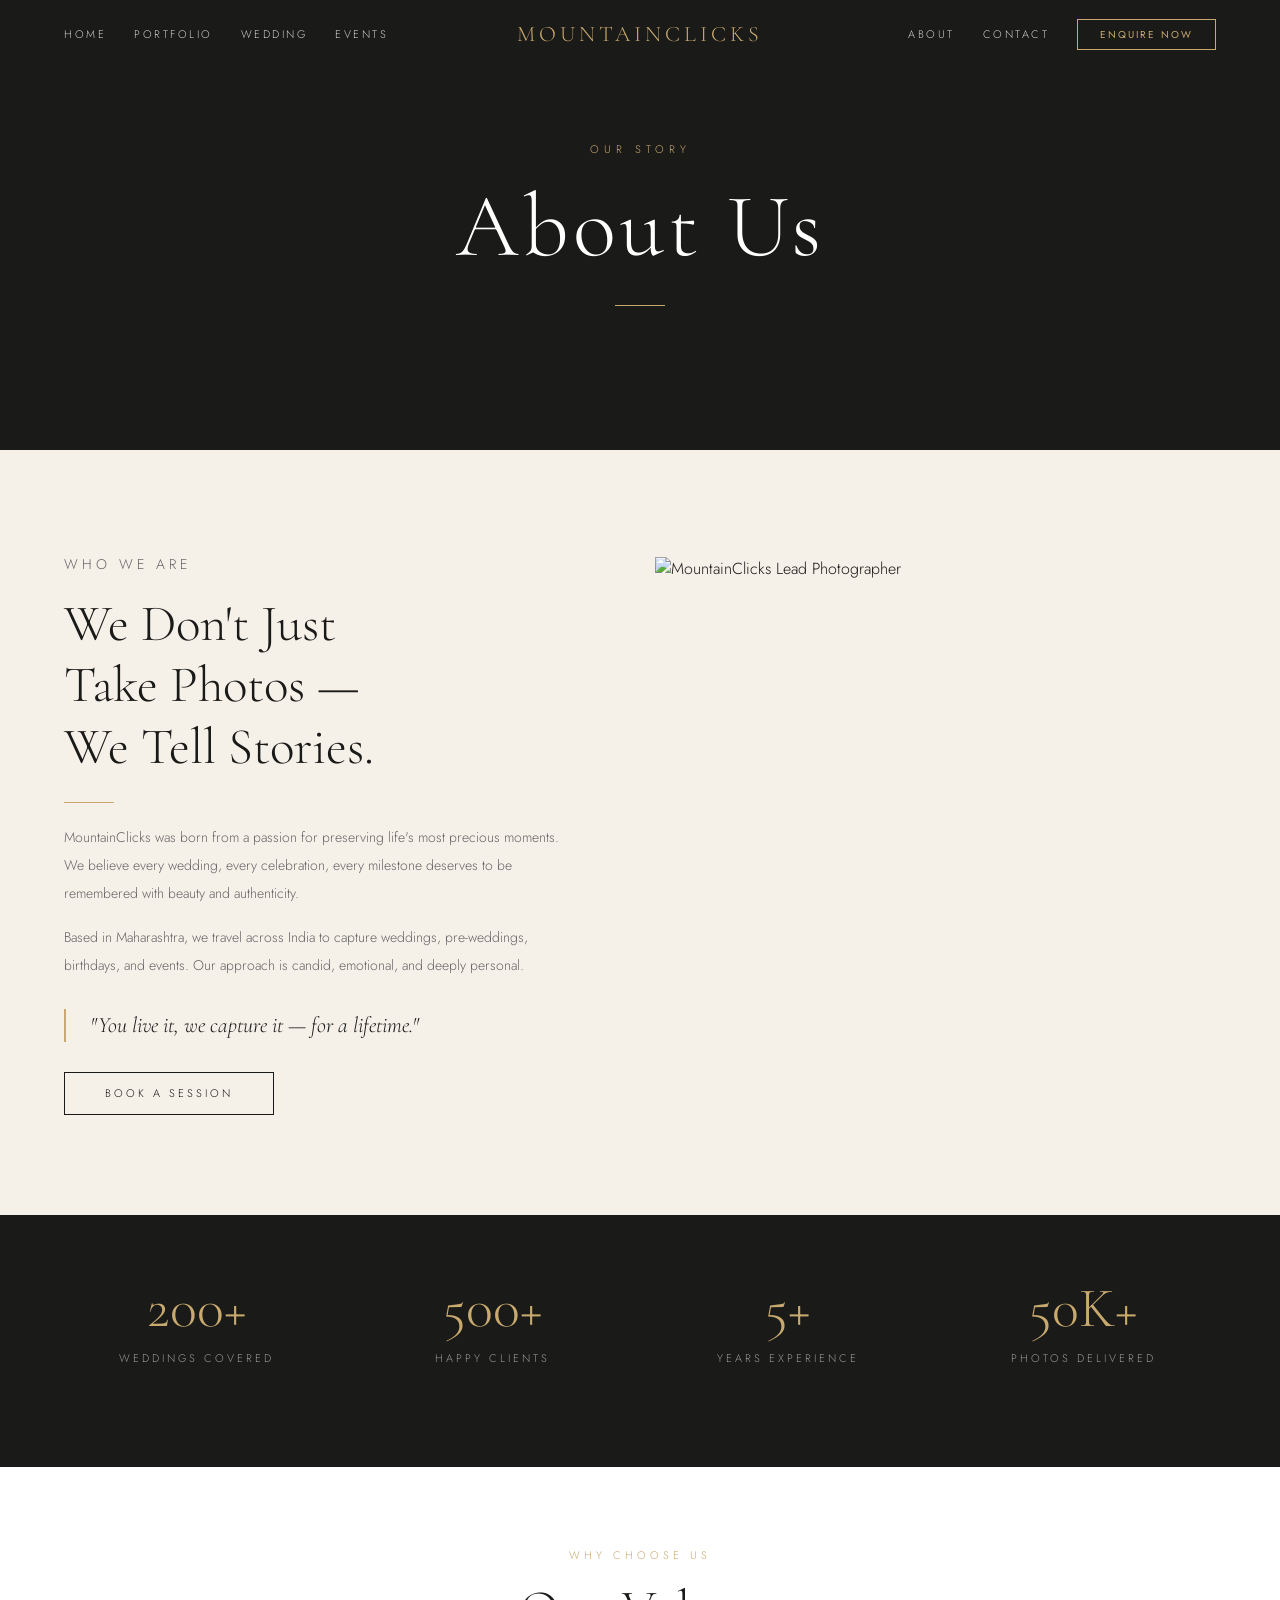
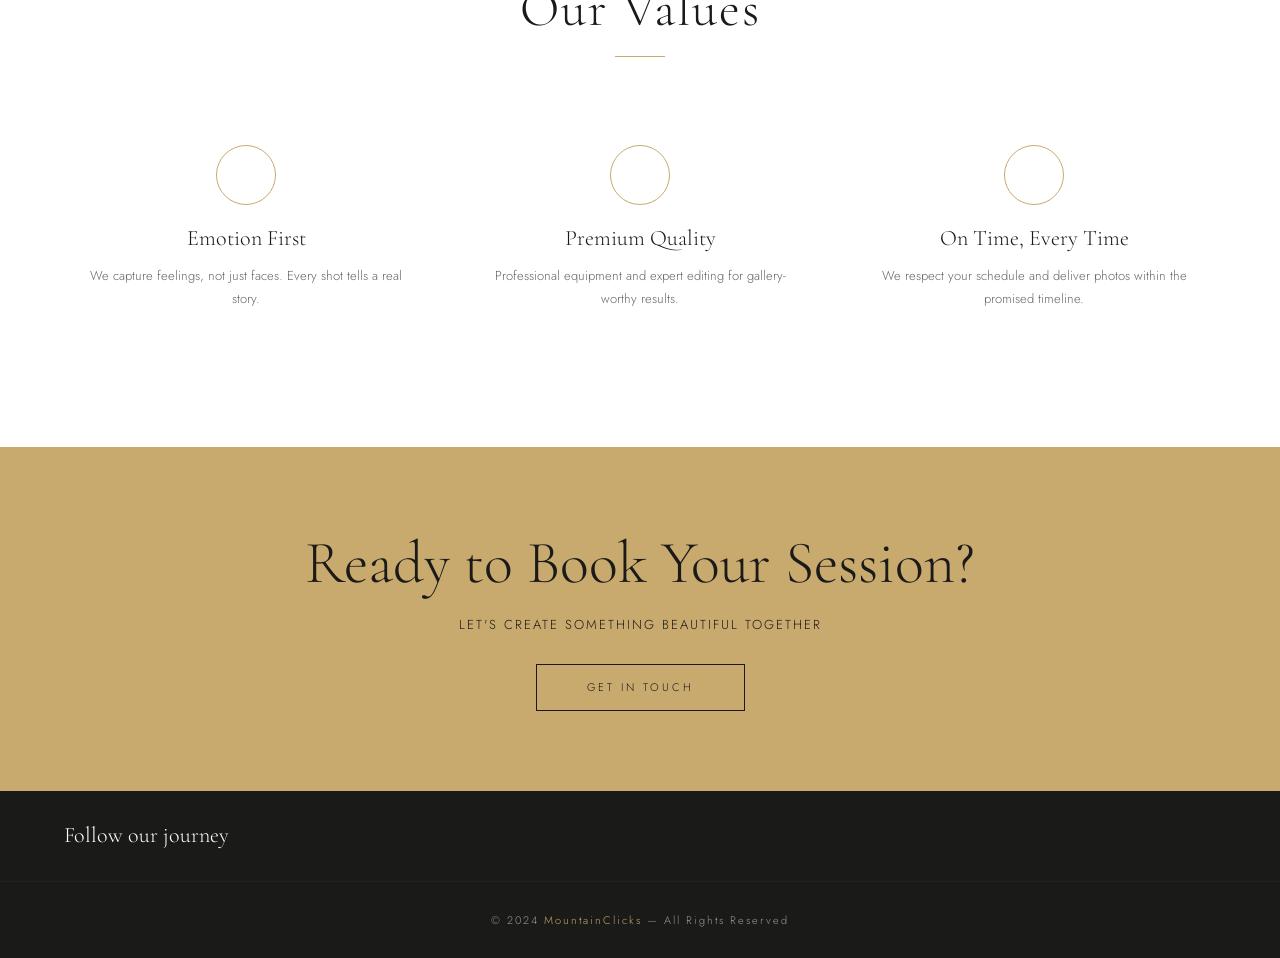
==== About.html @ c8587e2f "Initial commit - MountainClicks website" ====
<!DOCTYPE html>
<html lang="en">
<head>
    <meta charset="UTF-8">
    <meta name="viewport" content="width=device-width, initial-scale=1.0">
    <title>About — MountainClicks</title>
    <link rel="stylesheet" href="https://maxcdn.bootstrapcdn.com/bootstrap/4.0.0/css/bootstrap.min.css">
    <script src="https://use.fontawesome.com/db006bf474.js"></script>
    <link href="https://fonts.googleapis.com/css2?family=Cormorant+Garamond:ital,wght@0,300;0,400;1,300&family=Jost:wght@200;300;400&display=swap" rel="stylesheet">
    <style>
        :root{--dark:#1a1a18;--gold:#c8a96e;--light:#f5f0e8;}
        *{margin:0;padding:0;box-sizing:border-box;}
        body{font-family:'Jost',sans-serif;font-weight:300;color:var(--dark);background:var(--light);}
        ::-webkit-scrollbar{width:6px;} ::-webkit-scrollbar-thumb{background:var(--gold);}
        #nav{position:fixed;top:0;left:0;right:0;z-index:999;padding:18px 5%;display:flex;align-items:center;background:var(--dark);}
        .nav-left,.nav-right{display:flex;align-items:center;gap:28px;flex:1;}
        .nav-right{justify-content:flex-end;}
        #nav a{font-size:11px;letter-spacing:2.5px;text-transform:uppercase;text-decoration:none;color:#ccc;transition:0.3s;}
        #nav a:hover{color:var(--gold);}
        .brand-name{font-family:'Cormorant Garamond',serif;font-size:22px;font-weight:300;letter-spacing:4px;text-transform:uppercase;color:var(--gold);}
        .btn-enquire{border:1px solid var(--gold);padding:7px 22px;font-size:10px;letter-spacing:2px;text-transform:uppercase;background:transparent;cursor:pointer;transition:0.3s;font-family:'Jost',sans-serif;color:var(--gold);}
        .btn-enquire:hover{background:var(--gold);color:var(--dark);}
        .sidenav{height:100vh;width:0;position:fixed;z-index:9999;top:0;left:0;background:var(--dark);overflow-x:hidden;transition:0.5s;padding-top:80px;font-family:'Jost',sans-serif;letter-spacing:3px;}
        .sidenav a{padding:12px 32px;text-decoration:none;color:#ccc;display:block;font-size:13px;text-transform:uppercase;}
        .sidenav a:hover{color:var(--gold);}
        .sidenav .closebtn{position:absolute;top:15px;right:25px;font-size:32px;color:#ccc;}
        #navMob{display:none;position:fixed;top:0;left:0;right:0;z-index:999;background:var(--dark);padding:14px 5%;align-items:center;}
        #navMob a{color:#ccc;text-decoration:none;}
        .page-hero{height:50vh;background:var(--dark);display:flex;align-items:center;justify-content:center;flex-direction:column;text-align:center;}
        .page-hero h1{font-family:'Cormorant Garamond',serif;font-size:clamp(48px,7vw,90px);font-weight:300;color:#fff;letter-spacing:4px;}
        .page-hero p{font-size:11px;letter-spacing:5px;text-transform:uppercase;color:var(--gold);margin-top:12px;}
        .gold-line{width:50px;height:1px;background:var(--gold);margin:16px auto;}
        .section-title{font-family:'Cormorant Garamond',serif;font-size:clamp(32px,4vw,52px);font-weight:300;letter-spacing:2px;}
        .section-sub{font-size:11px;letter-spacing:4px;text-transform:uppercase;color:var(--gold);margin-bottom:16px;}
        .ph{background:linear-gradient(135deg,#c8a96e22,#1a1a1844);border:1px dashed #c8a96e55;display:flex;align-items:center;justify-content:center;color:var(--gold);font-size:11px;letter-spacing:2px;text-transform:uppercase;}
        /* ABOUT STORY */
        .about-story{padding:100px 5%;}
        .about-story .story-text{padding-right:60px;}
        .about-story .about-image-wrap{height:550px;overflow:hidden;}
        .about-story .about-image-wrap img{width:100%;height:100%;object-fit:cover;display:block;}
        .about-story h2{font-family:'Cormorant Garamond',serif;font-size:clamp(36px,4vw,56px);font-weight:300;margin-bottom:24px;line-height:1.2;}
        .about-story p{font-size:14px;color:#666;line-height:2;margin-bottom:16px;}
        .about-story .quote{font-family:'Cormorant Garamond',serif;font-style:italic;font-size:22px;color:var(--dark);border-left:2px solid var(--gold);padding-left:24px;margin:30px 0;}
        /* STATS */
        .stats-section{background:var(--dark);padding:60px 5%;text-align:center;}
        .stat-item h3{font-family:'Cormorant Garamond',serif;font-size:56px;font-weight:300;color:var(--gold);}
        .stat-item p{font-size:11px;letter-spacing:3px;text-transform:uppercase;color:#999;margin-top:4px;}
        /* VALUES */
        .values-section{padding:80px 5%;background:#fff;text-align:center;}
        .value-card{padding:40px 20px;}
        .value-icon{width:60px;height:60px;border:1px solid var(--gold);border-radius:50%;display:flex;align-items:center;justify-content:center;margin:0 auto 20px;}
        .value-icon i{color:var(--gold);font-size:20px;}
        .value-card h4{font-family:'Cormorant Garamond',serif;font-size:22px;font-weight:300;margin-bottom:12px;}
        .value-card p{font-size:13px;color:#666;line-height:1.8;}
        /* CTA */
        .cta-section{padding:80px 5%;background:var(--gold);text-align:center;}
        .cta-section h2{font-family:'Cormorant Garamond',serif;font-size:clamp(32px,5vw,60px);font-weight:300;color:var(--dark);margin-bottom:16px;}
        .cta-section p{font-size:13px;color:var(--dark);letter-spacing:2px;text-transform:uppercase;margin-bottom:30px;}
        .cta-btn{display:inline-block;border:1px solid var(--dark);color:var(--dark);padding:14px 50px;font-size:11px;letter-spacing:3px;text-transform:uppercase;text-decoration:none;transition:0.3s;font-family:'Jost',sans-serif;}
        .cta-btn:hover{background:var(--dark);color:var(--gold);text-decoration:none;}
        /* FOOTER */
        .footer-banner{background:var(--dark);padding:30px 5%;display:flex;align-items:center;justify-content:space-between;flex-wrap:wrap;gap:20px;}
        .footer-banner h4{font-family:'Cormorant Garamond',serif;font-size:22px;font-weight:300;color:#fff;margin:0;}
        .footer-banner .social-icons a{color:var(--gold);font-size:20px;margin-left:20px;}
        .footer-bottom{background:var(--dark);color:#999;padding:30px 5%;text-align:center;font-size:11px;letter-spacing:2px;border-top:1px solid #222;}
        .footer-bottom a{color:var(--gold);text-decoration:none;}
        @media(max-width:768px){#nav{display:none!important;}#navMob{display:flex!important;}.about-story .story-text{padding-right:0;margin-bottom:40px;}.about-story .about-image-wrap{height:360px;}}
    </style>
</head>
<body>
<div id="mySidenav" class="sidenav">
    <a href="javascript:void(0)" class="closebtn" onclick="closeNav()">&times;</a>
    <a href="index.html"><i class="fa fa-home mr-2"></i> Home</a>
    <a href="portfolio.html"><i class="fa fa-photo mr-2"></i> Portfolio</a>
    <a href="wedding.html"><i class="fa fa-heart mr-2"></i> Wedding</a>
    <a href="events.html"><i class="fa fa-calendar mr-2"></i> Events</a>
    <a href="contact.html"><i class="fa fa-phone mr-2"></i> Contact</a>
    <a href="about.html"><i class="fa fa-info-circle mr-2"></i> About</a>
</div>
<div id="nav">
    <div class="nav-left"><a href="index.html">Home</a><a href="portfolio.html">Portfolio</a><a href="wedding.html">Wedding</a><a href="events.html">Events</a></div>
    <div class="nav-center text-center" style="flex:1;"><span class="brand-name">MountainClicks</span></div>
    <div class="nav-right"><a href="about.html">About</a><a href="contact.html">Contact</a><button class="btn-enquire" onclick="window.location='contact.html'">Enquire Now</button></div>
</div>
<div id="navMob">
    <div style="flex:1;"><a onclick="openNav()" style="font-size:22px;"><i class="fa fa-bars"></i></a></div>
    <div style="flex:2;text-align:center;"><span class="brand-name" style="font-size:18px;">MountainClicks</span></div>
    <div style="flex:1;text-align:right;"><a href="contact.html" style="font-size:18px;"><i class="fa fa-phone"></i></a></div>
</div>

<div class="page-hero">
    <p>Our Story</p>
    <h1>About Us</h1>
    <div class="gold-line"></div>
</div>

<div class="about-story">
    <div class="row align-items-center">
        <div class="col-md-6 story-text">
            <p class="section-sub">Who We Are</p>
            <h2>We Don't Just<br>Take Photos —<br>We Tell Stories.</h2>
            <div class="gold-line" style="margin:20px 0;"></div>
            <p>MountainClicks was born from a passion for preserving life's most precious moments. We believe every wedding, every celebration, every milestone deserves to be remembered with beauty and authenticity.</p>
            <p>Based in Maharashtra, we travel across India to capture weddings, pre-weddings, birthdays, and events. Our approach is candid, emotional, and deeply personal.</p>
            <div class="quote">"You live it, we capture it — for a lifetime."</div>
            <a href="contact.html" style="display:inline-block;border:1px solid var(--dark);color:var(--dark);padding:12px 40px;font-size:11px;letter-spacing:3px;text-transform:uppercase;text-decoration:none;transition:0.3s;"
               onmouseover="this.style.background='var(--dark)';this.style.color='#fff'"
               onmouseout="this.style.background='transparent';this.style.color='var(--dark)'">
                Book a Session
            </a>
        </div>
        <div class="col-md-6">
            <div class="about-image-wrap">
                <img src="./public/final/optimized/hero1.jpg" style="width:100%; height:100%; object-fit:cover;" alt="MountainClicks Lead Photographer">
            </div>
        </div>
    </div>
</div>

<div class="stats-section">
    <div class="row">
        <div class="col-md-3 col-6 stat-item mb-4">
            <h3>200+</h3>
            <p>Weddings Covered</p>
        </div>
        <div class="col-md-3 col-6 stat-item mb-4">
            <h3>500+</h3>
            <p>Happy Clients</p>
        </div>
        <div class="col-md-3 col-6 stat-item mb-4">
            <h3>5+</h3>
            <p>Years Experience</p>
        </div>
        <div class="col-md-3 col-6 stat-item mb-4">
            <h3>50K+</h3>
            <p>Photos Delivered</p>
        </div>
    </div>
</div>

<div class="values-section">
    <p class="section-sub">Why Choose Us</p>
    <h2 class="section-title">Our Values</h2>
    <div class="gold-line"></div>
    <div class="row mt-5">
        <div class="col-md-4">
            <div class="value-card">
                <div class="value-icon"><i class="fa fa-heart"></i></div>
                <h4>Emotion First</h4>
                <p>We capture feelings, not just faces. Every shot tells a real story.</p>
            </div>
        </div>
        <div class="col-md-4">
            <div class="value-card">
                <div class="value-icon"><i class="fa fa-camera"></i></div>
                <h4>Premium Quality</h4>
                <p>Professional equipment and expert editing for gallery-worthy results.</p>
            </div>
        </div>
        <div class="col-md-4">
            <div class="value-card">
                <div class="value-icon"><i class="fa fa-clock-o"></i></div>
                <h4>On Time, Every Time</h4>
                <p>We respect your schedule and deliver photos within the promised timeline.</p>
            </div>
        </div>
    </div>
</div>

<div class="cta-section">
    <h2>Ready to Book Your Session?</h2>
    <p>Let's create something beautiful together</p>
    <a href="contact.html" class="cta-btn">Get in Touch</a>
</div>

<div class="footer-banner">
    <h4>Follow our journey</h4>
    <div class="social-icons">
        <a href="#"><i class="fa fa-instagram"></i></a>
        <a href="#"><i class="fa fa-facebook"></i></a>
        <a href="#"><i class="fa fa-whatsapp"></i></a>
    </div>
</div>
<div class="footer-bottom">© 2024 <a href="index.html">MountainClicks</a> — All Rights Reserved</div>

<script src="https://ajax.googleapis.com/ajax/libs/jquery/3.3.1/jquery.min.js"></script>
<script src="https://maxcdn.bootstrapcdn.com/bootstrap/4.0.0/js/bootstrap.min.js"></script>
<script>
function openNav(){document.getElementById("mySidenav").style.width="100%";}
function closeNav(){document.getElementById("mySidenav").style.width="0";}
</script>
</body>
</html>
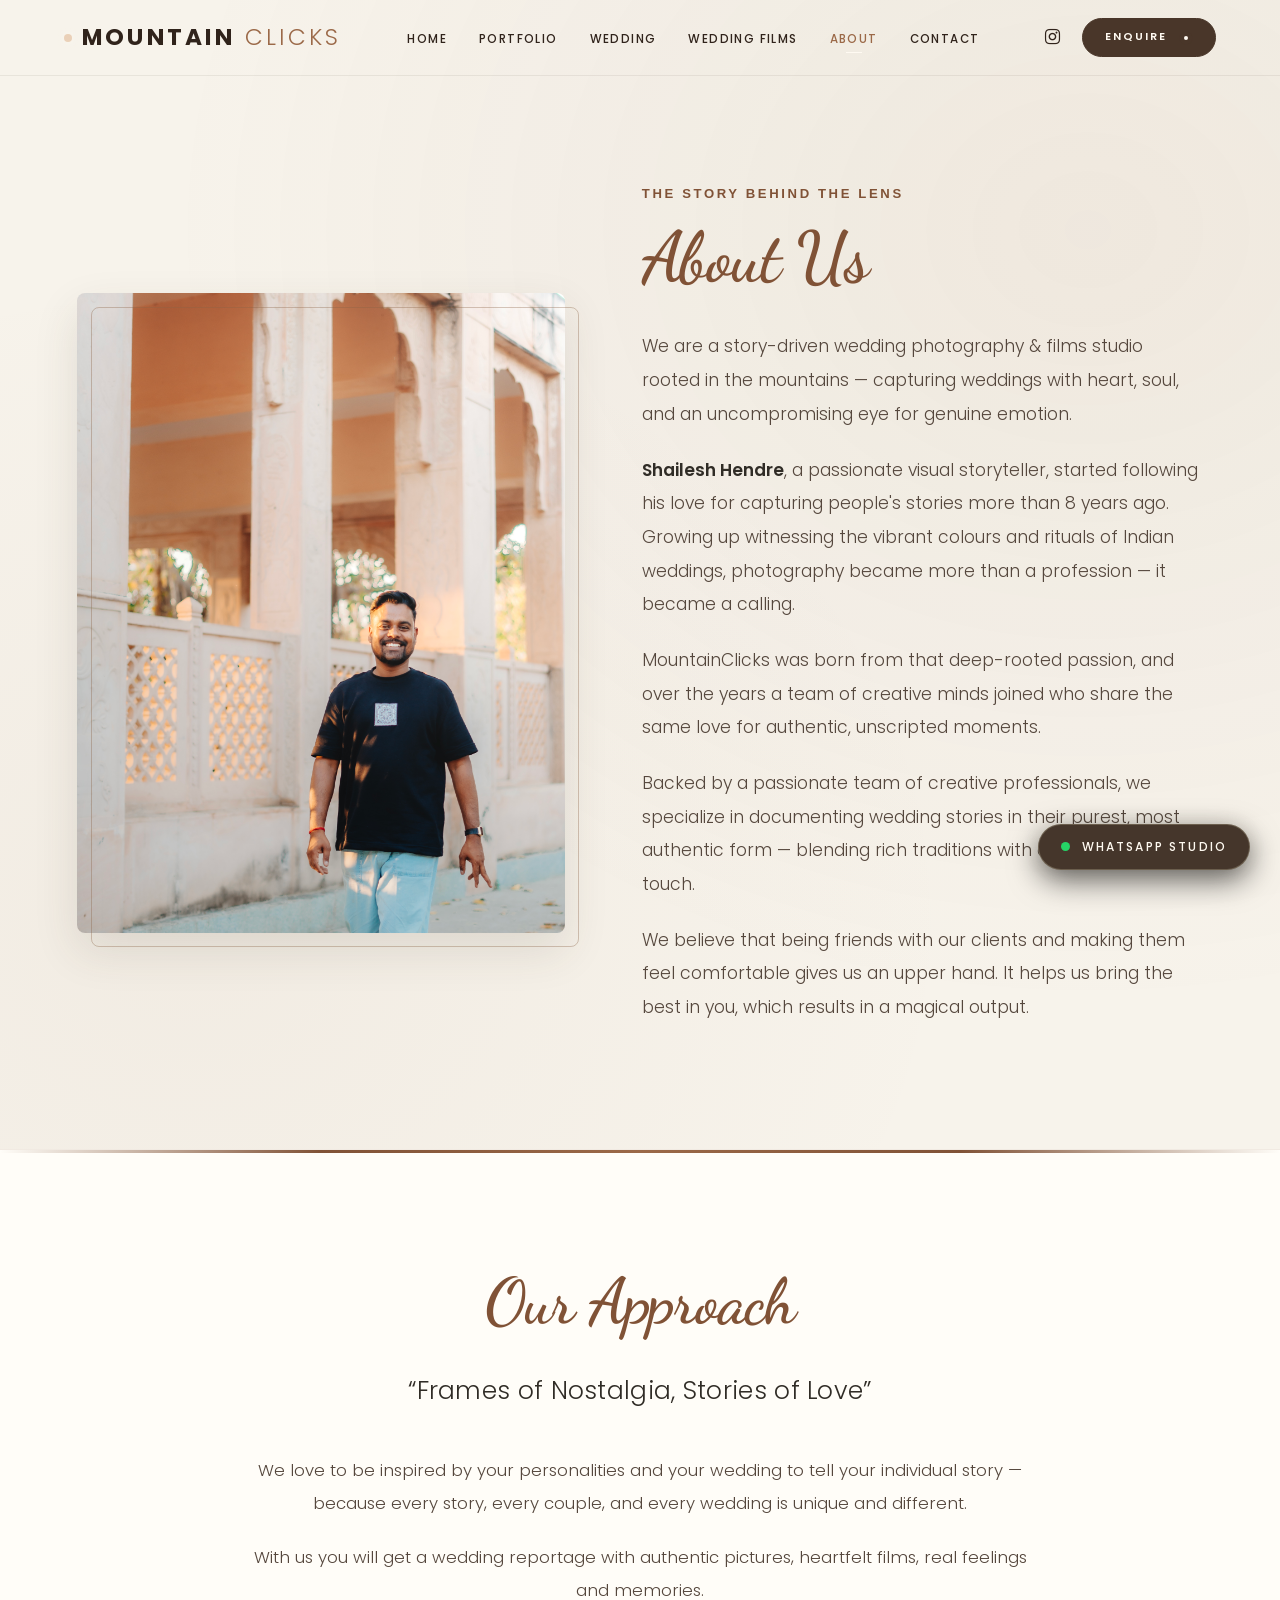
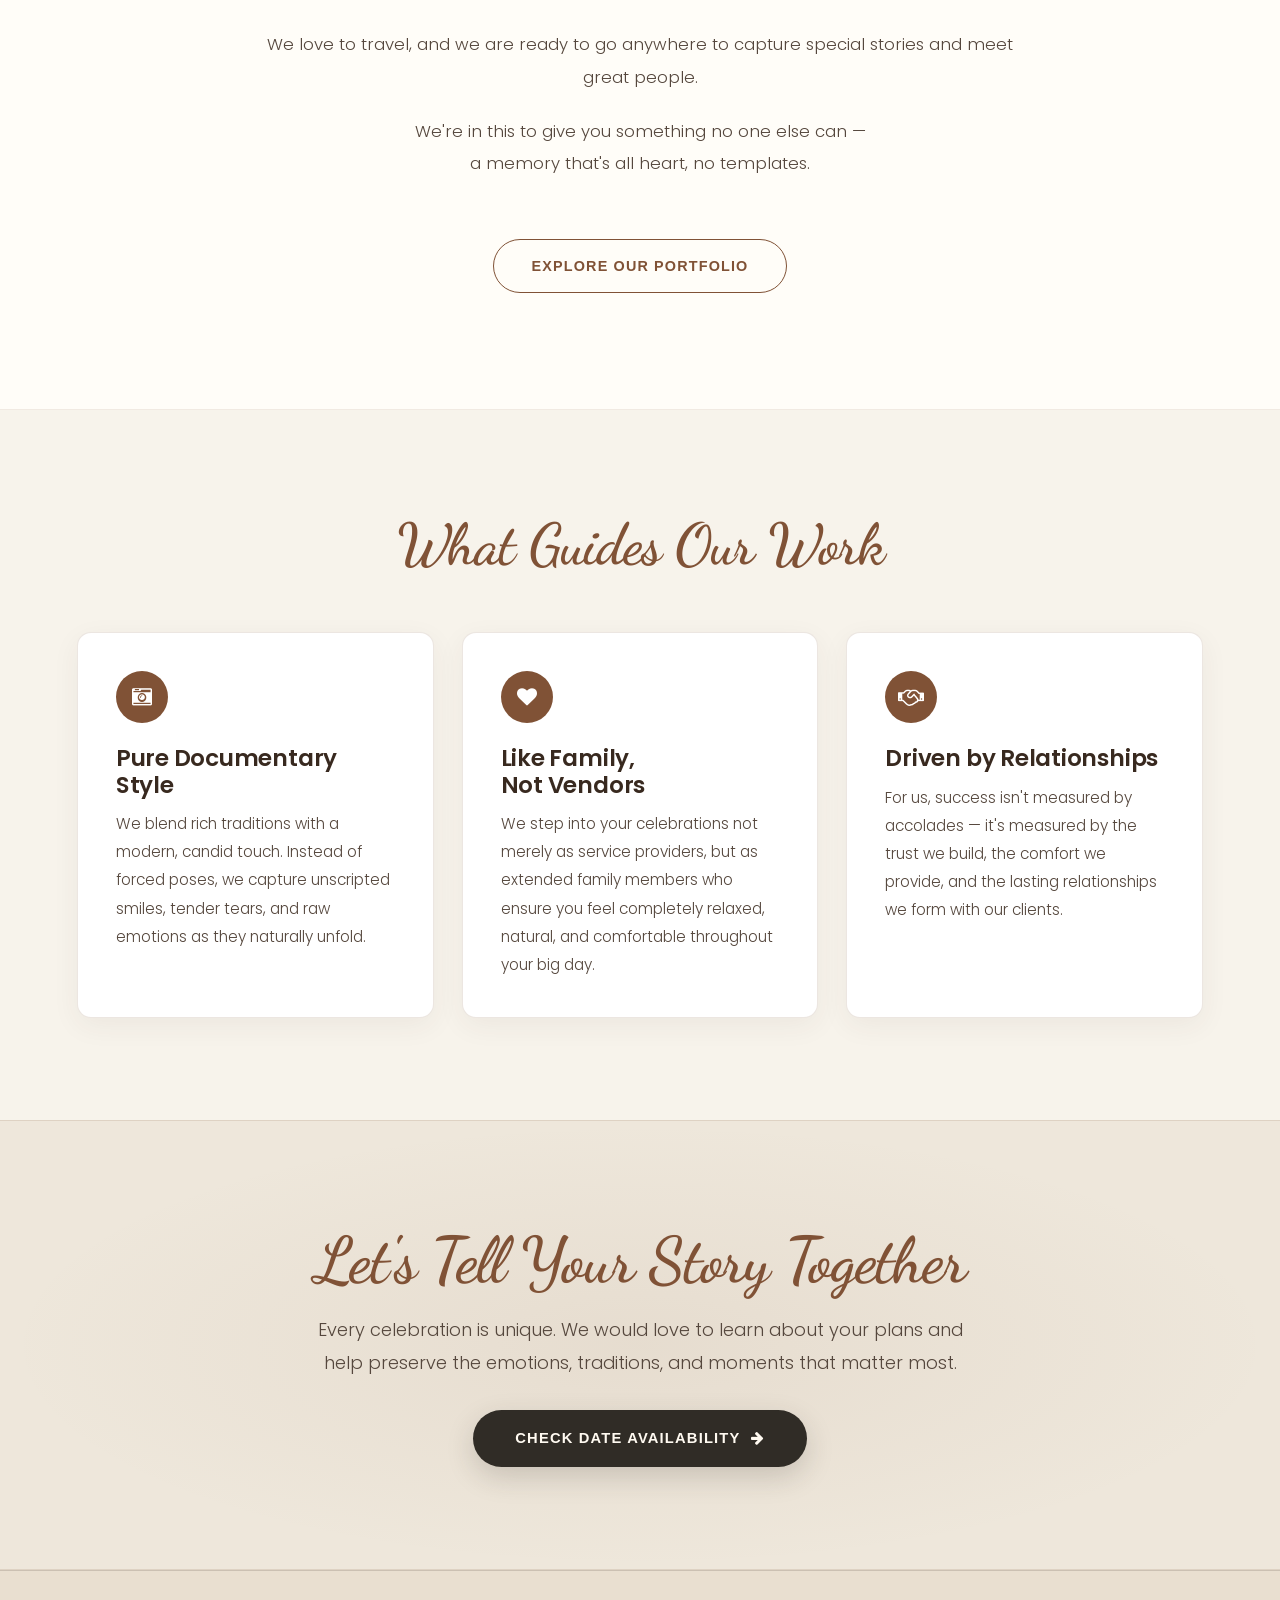
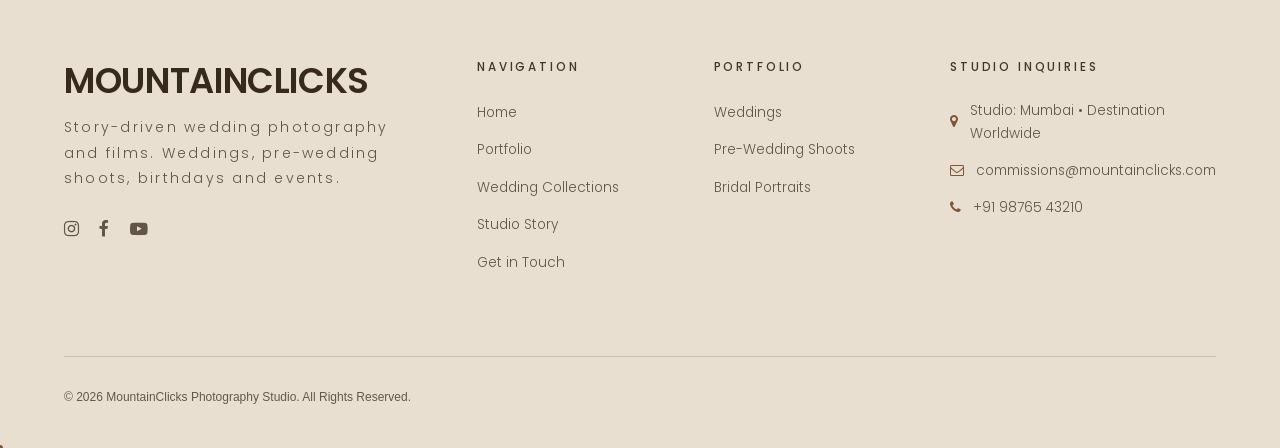
==== commit 9c290320: "feat: redesign site with luxury photography theme and add wedding films" ====
--- a/About.html
+++ b/About.html
@@ -1,193 +1,638 @@
 <!DOCTYPE html>
 <html lang="en">
+
 <head>
     <meta charset="UTF-8">
     <meta name="viewport" content="width=device-width, initial-scale=1.0">
-    <title>About — MountainClicks</title>
-    <link rel="stylesheet" href="https://maxcdn.bootstrapcdn.com/bootstrap/4.0.0/css/bootstrap.min.css">
-    <script src="https://use.fontawesome.com/db006bf474.js"></script>
-    <link href="https://fonts.googleapis.com/css2?family=Cormorant+Garamond:ital,wght@0,300;0,400;1,300&family=Jost:wght@200;300;400&display=swap" rel="stylesheet">
+    <title>About Us — MountainClicks</title>
+    <meta name="description"
+        content="MountainClicks is a story-driven wedding photography and films studio. Meet Shailesh Hendre and the team behind the camera.">
+    <meta property="og:type" content="website">
+    <meta property="og:title" content="About Us — MountainClicks">
+    <meta property="og:description"
+        content="A story-driven wedding photography and films studio, rooted in the mountains.">
+    <meta property="og:image" content="./Public/final/optimized/hero2.jpg">
+
+    <script>document.documentElement.classList.add('js');</script>
+    <link rel="stylesheet" href="https://cdnjs.cloudflare.com/ajax/libs/font-awesome/4.7.0/css/font-awesome.min.css">
+    <link rel="stylesheet" href="css/luxury-photographer.css">
+
+    <!-- Google Fonts: Script heading font -->
+    <link rel="preconnect" href="https://fonts.googleapis.com">
+    <link rel="preconnect" href="https://fonts.gstatic.com" crossorigin>
+    <link href="https://fonts.googleapis.com/css2?family=Dancing+Script:wght@400;500;600;700&display=swap" rel="stylesheet">
+
     <style>
-        :root{--dark:#1a1a18;--gold:#c8a96e;--light:#f5f0e8;}
-        *{margin:0;padding:0;box-sizing:border-box;}
-        body{font-family:'Jost',sans-serif;font-weight:300;color:var(--dark);background:var(--light);}
-        ::-webkit-scrollbar{width:6px;} ::-webkit-scrollbar-thumb{background:var(--gold);}
-        #nav{position:fixed;top:0;left:0;right:0;z-index:999;padding:18px 5%;display:flex;align-items:center;background:var(--dark);}
-        .nav-left,.nav-right{display:flex;align-items:center;gap:28px;flex:1;}
-        .nav-right{justify-content:flex-end;}
-        #nav a{font-size:11px;letter-spacing:2.5px;text-transform:uppercase;text-decoration:none;color:#ccc;transition:0.3s;}
-        #nav a:hover{color:var(--gold);}
-        .brand-name{font-family:'Cormorant Garamond',serif;font-size:22px;font-weight:300;letter-spacing:4px;text-transform:uppercase;color:var(--gold);}
-        .btn-enquire{border:1px solid var(--gold);padding:7px 22px;font-size:10px;letter-spacing:2px;text-transform:uppercase;background:transparent;cursor:pointer;transition:0.3s;font-family:'Jost',sans-serif;color:var(--gold);}
-        .btn-enquire:hover{background:var(--gold);color:var(--dark);}
-        .sidenav{height:100vh;width:0;position:fixed;z-index:9999;top:0;left:0;background:var(--dark);overflow-x:hidden;transition:0.5s;padding-top:80px;font-family:'Jost',sans-serif;letter-spacing:3px;}
-        .sidenav a{padding:12px 32px;text-decoration:none;color:#ccc;display:block;font-size:13px;text-transform:uppercase;}
-        .sidenav a:hover{color:var(--gold);}
-        .sidenav .closebtn{position:absolute;top:15px;right:25px;font-size:32px;color:#ccc;}
-        #navMob{display:none;position:fixed;top:0;left:0;right:0;z-index:999;background:var(--dark);padding:14px 5%;align-items:center;}
-        #navMob a{color:#ccc;text-decoration:none;}
-        .page-hero{height:50vh;background:var(--dark);display:flex;align-items:center;justify-content:center;flex-direction:column;text-align:center;}
-        .page-hero h1{font-family:'Cormorant Garamond',serif;font-size:clamp(48px,7vw,90px);font-weight:300;color:#fff;letter-spacing:4px;}
-        .page-hero p{font-size:11px;letter-spacing:5px;text-transform:uppercase;color:var(--gold);margin-top:12px;}
-        .gold-line{width:50px;height:1px;background:var(--gold);margin:16px auto;}
-        .section-title{font-family:'Cormorant Garamond',serif;font-size:clamp(32px,4vw,52px);font-weight:300;letter-spacing:2px;}
-        .section-sub{font-size:11px;letter-spacing:4px;text-transform:uppercase;color:var(--gold);margin-bottom:16px;}
-        .ph{background:linear-gradient(135deg,#c8a96e22,#1a1a1844);border:1px dashed #c8a96e55;display:flex;align-items:center;justify-content:center;color:var(--gold);font-size:11px;letter-spacing:2px;text-transform:uppercase;}
-        /* ABOUT STORY */
-        .about-story{padding:100px 5%;}
-        .about-story .story-text{padding-right:60px;}
-        .about-story .about-image-wrap{height:550px;overflow:hidden;}
-        .about-story .about-image-wrap img{width:100%;height:100%;object-fit:cover;display:block;}
-        .about-story h2{font-family:'Cormorant Garamond',serif;font-size:clamp(36px,4vw,56px);font-weight:300;margin-bottom:24px;line-height:1.2;}
-        .about-story p{font-size:14px;color:#666;line-height:2;margin-bottom:16px;}
-        .about-story .quote{font-family:'Cormorant Garamond',serif;font-style:italic;font-size:22px;color:var(--dark);border-left:2px solid var(--gold);padding-left:24px;margin:30px 0;}
-        /* STATS */
-        .stats-section{background:var(--dark);padding:60px 5%;text-align:center;}
-        .stat-item h3{font-family:'Cormorant Garamond',serif;font-size:56px;font-weight:300;color:var(--gold);}
-        .stat-item p{font-size:11px;letter-spacing:3px;text-transform:uppercase;color:#999;margin-top:4px;}
-        /* VALUES */
-        .values-section{padding:80px 5%;background:#fff;text-align:center;}
-        .value-card{padding:40px 20px;}
-        .value-icon{width:60px;height:60px;border:1px solid var(--gold);border-radius:50%;display:flex;align-items:center;justify-content:center;margin:0 auto 20px;}
-        .value-icon i{color:var(--gold);font-size:20px;}
-        .value-card h4{font-family:'Cormorant Garamond',serif;font-size:22px;font-weight:300;margin-bottom:12px;}
-        .value-card p{font-size:13px;color:#666;line-height:1.8;}
-        /* CTA */
-        .cta-section{padding:80px 5%;background:var(--gold);text-align:center;}
-        .cta-section h2{font-family:'Cormorant Garamond',serif;font-size:clamp(32px,5vw,60px);font-weight:300;color:var(--dark);margin-bottom:16px;}
-        .cta-section p{font-size:13px;color:var(--dark);letter-spacing:2px;text-transform:uppercase;margin-bottom:30px;}
-        .cta-btn{display:inline-block;border:1px solid var(--dark);color:var(--dark);padding:14px 50px;font-size:11px;letter-spacing:3px;text-transform:uppercase;text-decoration:none;transition:0.3s;font-family:'Jost',sans-serif;}
-        .cta-btn:hover{background:var(--dark);color:var(--gold);text-decoration:none;}
-        /* FOOTER */
-        .footer-banner{background:var(--dark);padding:30px 5%;display:flex;align-items:center;justify-content:space-between;flex-wrap:wrap;gap:20px;}
-        .footer-banner h4{font-family:'Cormorant Garamond',serif;font-size:22px;font-weight:300;color:#fff;margin:0;}
-        .footer-banner .social-icons a{color:var(--gold);font-size:20px;margin-left:20px;}
-        .footer-bottom{background:var(--dark);color:#999;padding:30px 5%;text-align:center;font-size:11px;letter-spacing:2px;border-top:1px solid #222;}
-        .footer-bottom a{color:var(--gold);text-decoration:none;}
-        @media(max-width:768px){#nav{display:none!important;}#navMob{display:flex!important;}.about-story .story-text{padding-right:0;margin-bottom:40px;}.about-story .about-image-wrap{height:360px;}}
+      /* ===================================================================
+         ABOUT PAGE — LIGHT LUXURY THEME
+         Matching Portfolio, Wedding, and Home pages:
+         Warm cream background #f7f3eb, dark walnut text #302c26 / #55473d,
+         and warm terracotta / earth-gold accents #805236.
+         =================================================================== */
+
+      :root {
+        --about-bg: #f7f3eb;
+        --about-bg-subtle: #fffdf8;
+        --about-bg-card: #ffffff;
+        --about-bg-warm: #eee7db;
+        --about-text-dark: #302c26;
+        --about-text-body: #55473d;
+        --about-text-muted: #786c60;
+        --about-gold: #805236;
+        --about-gold-light: #9b6948;
+        --about-gold-dark: #68452f;
+        --about-border: rgba(139, 98, 70, 0.18);
+        --about-script: 'Dancing Script', cursive;
+      }
+
+      body {
+        background: var(--about-bg) !important;
+        color: var(--about-text-body) !important;
+      }
+
+      /* Matching light luxury floating navbar (identical to Portfolio.html) */
+      html body header.mc-nav-wrapper,
+      html body header.mc-nav-wrapper nav.mc-nav {
+        background: #f7f1e8 !important;
+        background-color: #f7f1e8 !important;
+        border-bottom: 1px solid rgba(69, 54, 43, 0.08) !important;
+      }
+      html body header.mc-nav-wrapper nav.mc-nav a,
+      html body header.mc-nav-wrapper nav.mc-nav a:link,
+      html body header.mc-nav-wrapper nav.mc-nav a:visited,
+      html body header.mc-nav-wrapper nav.mc-nav .mc-nav-brand,
+      html body header.mc-nav-wrapper nav.mc-nav .mc-nav-brand span,
+      html body header.mc-nav-wrapper nav.mc-nav .mc-nav-links li a,
+      html body header.mc-nav-wrapper nav.mc-nav .mc-nav-actions a:not(.btn-enquire-nav),
+      html body header.mc-nav-wrapper nav.mc-nav .mc-nav-actions button {
+        color: #30231b !important;
+        -webkit-text-fill-color: #30231b !important;
+        text-shadow: none !important;
+        opacity: 1 !important;
+        visibility: visible !important;
+      }
+      html body header.mc-nav-wrapper nav.mc-nav .mc-nav-brand span:last-child {
+        color: #9b6948 !important;
+        -webkit-text-fill-color: #9b6948 !important;
+      }
+      html body header.mc-nav-wrapper nav.mc-nav .mc-nav-links a:hover,
+      html body header.mc-nav-wrapper nav.mc-nav .mc-nav-links a.active,
+      html body header.mc-nav-wrapper nav.mc-nav .mc-nav-links a[aria-current="page"] {
+        color: #9b6948 !important;
+        -webkit-text-fill-color: #9b6948 !important;
+      }
+      html body header.mc-nav-wrapper nav.mc-nav .mc-nav-actions .btn-enquire-nav,
+      html body header.mc-nav-wrapper nav.mc-nav .mc-nav-actions .btn-enquire-nav * {
+        background-color: #493629 !important;
+        color: #fffaf2 !important;
+        -webkit-text-fill-color: #fffaf2 !important;
+        border-color: #493629 !important;
+      }
+
+      /* =================================================================
+         SECTION 1: HERO — Photo Left + Story Text Right (Light Luxury)
+         ================================================================= */
+      .hs-about-hero {
+        background: var(--about-bg);
+        padding: clamp(140px, 14vw, 185px) 6% clamp(70px, 8vw, 110px);
+        position: relative;
+        overflow: hidden;
+      }
+
+      .hs-about-hero::before {
+        content: '';
+        position: absolute;
+        inset: 0;
+        background: radial-gradient(ellipse at 85% 20%, rgba(139,98,70,0.08) 0%, transparent 60%),
+                    radial-gradient(ellipse at 15% 80%, rgba(139,98,70,0.05) 0%, transparent 50%);
+        pointer-events: none;
+      }
+
+      .hs-about-layout {
+        max-width: 1200px;
+        margin: 0 auto;
+        display: grid;
+        grid-template-columns: 1fr 1.15fr;
+        gap: clamp(40px, 6vw, 90px);
+        align-items: center;
+        position: relative;
+        z-index: 1;
+      }
+
+      /* Photo Left */
+      .hs-about-photo {
+        margin: 0;
+        position: relative;
+      }
+      .hs-about-photo img {
+        display: block;
+        width: 100%;
+        height: auto;
+        max-height: 640px;
+        object-fit: cover;
+        object-position: center 22%;
+        border-radius: 8px;
+        box-shadow: 0 18px 45px rgba(69, 54, 43, 0.12);
+      }
+      .hs-about-photo::after {
+        content: '';
+        position: absolute;
+        top: 14px; left: 14px; right: -14px; bottom: -14px;
+        border: 1.5px solid rgba(139, 98, 70, 0.35);
+        border-radius: 8px;
+        pointer-events: none;
+      }
+
+      /* Text Right */
+      .hs-about-text {
+        color: var(--about-text-body);
+      }
+      .hs-about-subtitle {
+        display: inline-block;
+        font-family: 'DM Sans', Arial, sans-serif;
+        font-size: 0.82rem;
+        font-weight: 600;
+        text-transform: uppercase;
+        letter-spacing: 0.2em;
+        color: var(--about-gold);
+        margin-bottom: 12px;
+      }
+      .hs-about-text h1 {
+        font-family: var(--about-script) !important;
+        font-size: clamp(3.2rem, 5.5vw, 5.2rem);
+        font-weight: 400;
+        color: var(--about-gold) !important;
+        margin: 0 0 clamp(20px, 3vw, 32px);
+        line-height: 1.15;
+        letter-spacing: 0.5px;
+      }
+      .hs-about-text p {
+        font-family: var(--font-serif, 'Cormorant Garamond', Georgia, serif);
+        font-size: clamp(1.02rem, 1.35vw, 1.15rem);
+        line-height: 1.95;
+        color: var(--about-text-body);
+        margin: 0 0 clamp(14px, 2vw, 22px);
+      }
+      .hs-about-text p strong {
+        color: var(--about-text-dark);
+        font-weight: 600;
+      }
+
+      /* =================================================================
+         SECTION 2: OUR APPROACH — Centered on Soft Ivory
+         ================================================================= */
+      .hs-approach {
+        background: var(--about-bg-subtle);
+        padding: clamp(70px, 9vw, 130px) 6%;
+        text-align: center;
+        position: relative;
+        border-top: 1px solid rgba(139, 98, 70, 0.12);
+        border-bottom: 1px solid rgba(139, 98, 70, 0.12);
+      }
+
+      .hs-approach::before {
+        content: '';
+        position: absolute;
+        top: 0; left: 0; right: 0;
+        height: 3px;
+        background: linear-gradient(90deg, transparent, var(--about-gold), var(--about-gold-light), var(--about-gold), transparent);
+      }
+
+      .hs-approach-inner {
+        max-width: 880px;
+        margin: 0 auto;
+      }
+
+      .hs-approach h2 {
+        font-family: var(--about-script) !important;
+        font-size: clamp(2.8rem, 5vw, 4.5rem);
+        font-weight: 400;
+        color: var(--about-gold) !important;
+        margin: 0 0 clamp(16px, 2.5vw, 28px);
+        line-height: 1.15;
+      }
+
+      .hs-approach p {
+        font-family: var(--font-serif, 'Cormorant Garamond', Georgia, serif);
+        font-size: clamp(1rem, 1.3vw, 1.14rem);
+        line-height: 1.95;
+        color: var(--about-text-body);
+        margin: 0 auto clamp(14px, 2vw, 22px);
+        max-width: 780px;
+      }
+
+      .hs-approach p.hs-approach-tagline {
+        font-size: clamp(1.2rem, 2vw, 1.55rem);
+        font-style: normal;
+        color: var(--about-text-dark);
+        margin: 0 auto clamp(24px, 3.5vw, 40px);
+        letter-spacing: 0.3px;
+        font-weight: 500;
+      }
+
+      .hs-approach-cta {
+        display: inline-block;
+        margin-top: clamp(18px, 3vw, 36px);
+        padding: 14px 38px;
+        border: 1.5px solid var(--about-gold);
+        color: var(--about-gold);
+        font-family: 'DM Sans', Arial, sans-serif;
+        font-size: 0.9rem;
+        font-weight: 600;
+        text-decoration: none;
+        border-radius: 30px;
+        letter-spacing: 0.08em;
+        text-transform: uppercase;
+        transition: all 0.35s ease;
+      }
+      .hs-approach-cta:hover,
+      .hs-approach-cta:focus-visible {
+        background: var(--about-gold);
+        color: #ffffff;
+        box-shadow: 0 8px 24px rgba(128, 82, 54, 0.25);
+        transform: translateY(-2px);
+      }
+
+      /* =================================================================
+         SECTION 3: VALUES — Warm Light Cards
+         ================================================================= */
+      .hs-values {
+        background: var(--about-bg);
+        padding: clamp(65px, 8vw, 115px) 6%;
+      }
+      .hs-values-inner {
+        max-width: 1140px;
+        margin: 0 auto;
+      }
+      .hs-values h2 {
+        font-family: var(--about-script) !important;
+        font-size: clamp(2.6rem, 4.5vw, 4rem);
+        font-weight: 400;
+        color: var(--about-gold) !important;
+        text-align: center;
+        margin: 0 0 clamp(32px, 4.5vw, 54px);
+      }
+      .hs-values-grid {
+        display: grid;
+        grid-template-columns: repeat(3, minmax(0, 1fr));
+        gap: 28px;
+      }
+      .hs-value-card {
+        background: var(--about-bg-card);
+        border: 1px solid rgba(139, 98, 70, 0.16);
+        border-radius: 14px;
+        padding: clamp(28px, 3.5vw, 38px);
+        box-shadow: 0 8px 28px rgba(69, 54, 43, 0.06);
+        transition: transform 0.35s ease, box-shadow 0.35s ease, border-color 0.35s ease;
+      }
+      .hs-value-card:hover {
+        transform: translateY(-5px);
+        box-shadow: 0 16px 40px rgba(69, 54, 43, 0.12);
+        border-color: rgba(139, 98, 70, 0.32);
+      }
+      .hs-value-card .card-icon {
+        width: 52px; height: 52px;
+        background: var(--about-gold);
+        border-radius: 50%;
+        display: flex; align-items: center; justify-content: center;
+        margin-bottom: 22px;
+        font-size: 1.25rem;
+        color: #ffffff;
+      }
+      .hs-value-card h3 {
+        font-family: var(--font-serif, 'Cormorant Garamond', Georgia, serif);
+        font-size: clamp(1.25rem, 1.8vw, 1.55rem);
+        color: var(--about-text-dark);
+        margin: 0 0 12px;
+        font-weight: 500;
+      }
+      .hs-value-card p {
+        font-family: 'DM Sans', Arial, sans-serif;
+        color: var(--about-text-body);
+        line-height: 1.85;
+        font-size: 0.95rem;
+        margin: 0;
+      }
+
+      /* =================================================================
+         SECTION 4: CTA STRIP — Warm Light Banner
+         ================================================================= */
+      .hs-cta {
+        background: var(--about-bg-warm);
+        border-top: 1px solid rgba(139, 98, 70, 0.16);
+        border-bottom: 1px solid rgba(139, 98, 70, 0.16);
+        padding: clamp(65px, 8vw, 105px) 6%;
+        text-align: center;
+        position: relative;
+        overflow: hidden;
+      }
+      .hs-cta::before {
+        content: '';
+        position: absolute;
+        inset: 0;
+        background: radial-gradient(ellipse at center, rgba(139, 98, 70, 0.08) 0%, transparent 70%);
+        pointer-events: none;
+      }
+      .hs-cta h2 {
+        font-family: var(--about-script) !important;
+        font-size: clamp(2.6rem, 5vw, 4.2rem);
+        font-weight: 400;
+        color: var(--about-gold) !important;
+        margin: 0 0 16px;
+        position: relative;
+        z-index: 1;
+      }
+      .hs-cta p {
+        max-width: 680px;
+        margin: 0 auto 30px;
+        font-family: var(--font-serif, 'Cormorant Garamond', Georgia, serif);
+        color: var(--about-text-body);
+        line-height: 1.85;
+        font-size: clamp(1rem, 1.4vw, 1.15rem);
+        position: relative;
+        z-index: 1;
+      }
+      .hs-cta a.hs-cta-btn {
+        display: inline-flex;
+        align-items: center;
+        gap: 10px;
+        padding: 16px 42px;
+        background: var(--about-text-dark);
+        color: #fffaf1 !important;
+        font-family: 'DM Sans', Arial, sans-serif;
+        font-size: 0.92rem;
+        font-weight: 600;
+        text-decoration: none;
+        border-radius: 9999px;
+        letter-spacing: 0.08em;
+        text-transform: uppercase;
+        transition: all 0.35s ease;
+        position: relative;
+        z-index: 1;
+        box-shadow: 0 10px 28px rgba(48, 44, 38, 0.18);
+      }
+      .hs-cta a.hs-cta-btn:hover {
+        background: var(--about-gold);
+        transform: translateY(-2px);
+        box-shadow: 0 14px 34px rgba(128, 82, 54, 0.28);
+      }
+
+      /* =================================================================
+         SCROLL REVEAL ANIMATIONS
+         ================================================================= */
+      .js .reveal,
+      .js .reveal-left,
+      .js .reveal-right { opacity: 0; }
+
+      .js .reveal.visible,
+      .js .reveal-left.visible,
+      .js .reveal-right.visible {
+        opacity: 1;
+        animation: hsRise 0.8s ease backwards;
+      }
+      .js .reveal-left.visible  { animation-name: hsFromLeft;  animation-duration: 0.9s; }
+      .js .reveal-right.visible { animation-name: hsFromRight; animation-duration: 0.9s; }
+      .js .reveal-delay-1.visible { animation-delay: 0.15s; }
+      .js .reveal-delay-2.visible { animation-delay: 0.3s; }
+      .js .reveal-delay-3.visible { animation-delay: 0.45s; }
+
+      @keyframes hsRise      { from { opacity: 0; transform: translateY(40px); } to { opacity: 1; transform: none; } }
+      @keyframes hsFromLeft  { from { opacity: 0; transform: translateX(-50px); } to { opacity: 1; transform: none; } }
+      @keyframes hsFromRight { from { opacity: 0; transform: translateX(50px); } to { opacity: 1; transform: none; } }
+
+      @media (prefers-reduced-motion: reduce) {
+        .js .reveal, .js .reveal-left, .js .reveal-right { opacity: 1; }
+        .js .reveal.visible, .js .reveal-left.visible, .js .reveal-right.visible { animation: none; }
+        .hs-value-card, .hs-approach-cta, .hs-cta a { transition: none; }
+      }
+
+      /* =================================================================
+         RESPONSIVE
+         ================================================================= */
+      @media (max-width: 900px) {
+        .hs-about-layout { grid-template-columns: 1fr; gap: 36px; }
+        .hs-about-photo img { max-height: none; }
+        .hs-about-text { text-align: center; }
+        .hs-values-grid { grid-template-columns: 1fr; max-width: 500px; margin: 0 auto; }
+        .mc-nav { padding-left: 5%; padding-right: 5%; }
+        .mc-nav .mc-nav-brand { font-size: clamp(1rem, 4vw, 1.4rem); }
+      }
+      @media (max-width: 600px) {
+        .hs-about-hero { padding-top: 110px; }
+      }
     </style>
 </head>
+
 <body>
-<div id="mySidenav" class="sidenav">
-    <a href="javascript:void(0)" class="closebtn" onclick="closeNav()">&times;</a>
-    <a href="index.html"><i class="fa fa-home mr-2"></i> Home</a>
-    <a href="portfolio.html"><i class="fa fa-photo mr-2"></i> Portfolio</a>
-    <a href="wedding.html"><i class="fa fa-heart mr-2"></i> Wedding</a>
-    <a href="events.html"><i class="fa fa-calendar mr-2"></i> Events</a>
-    <a href="contact.html"><i class="fa fa-phone mr-2"></i> Contact</a>
-    <a href="about.html"><i class="fa fa-info-circle mr-2"></i> About</a>
-</div>
-<div id="nav">
-    <div class="nav-left"><a href="index.html">Home</a><a href="portfolio.html">Portfolio</a><a href="wedding.html">Wedding</a><a href="events.html">Events</a></div>
-    <div class="nav-center text-center" style="flex:1;"><span class="brand-name">MountainClicks</span></div>
-    <div class="nav-right"><a href="about.html">About</a><a href="contact.html">Contact</a><button class="btn-enquire" onclick="window.location='contact.html'">Enquire Now</button></div>
-</div>
-<div id="navMob">
-    <div style="flex:1;"><a onclick="openNav()" style="font-size:22px;"><i class="fa fa-bars"></i></a></div>
-    <div style="flex:2;text-align:center;"><span class="brand-name" style="font-size:18px;">MountainClicks</span></div>
-    <div style="flex:1;text-align:right;"><a href="contact.html" style="font-size:18px;"><i class="fa fa-phone"></i></a></div>
-</div>
-
-<div class="page-hero">
-    <p>Our Story</p>
-    <h1>About Us</h1>
-    <div class="gold-line"></div>
-</div>
-
-<div class="about-story">
-    <div class="row align-items-center">
-        <div class="col-md-6 story-text">
-            <p class="section-sub">Who We Are</p>
-            <h2>We Don't Just<br>Take Photos —<br>We Tell Stories.</h2>
-            <div class="gold-line" style="margin:20px 0;"></div>
-            <p>MountainClicks was born from a passion for preserving life's most precious moments. We believe every wedding, every celebration, every milestone deserves to be remembered with beauty and authenticity.</p>
-            <p>Based in Maharashtra, we travel across India to capture weddings, pre-weddings, birthdays, and events. Our approach is candid, emotional, and deeply personal.</p>
-            <div class="quote">"You live it, we capture it — for a lifetime."</div>
-            <a href="contact.html" style="display:inline-block;border:1px solid var(--dark);color:var(--dark);padding:12px 40px;font-size:11px;letter-spacing:3px;text-transform:uppercase;text-decoration:none;transition:0.3s;"
-               onmouseover="this.style.background='var(--dark)';this.style.color='#fff'"
-               onmouseout="this.style.background='transparent';this.style.color='var(--dark)'">
-                Book a Session
+
+    <!-- FLOATING LUXURY NAVBAR -->
+    <header class="mc-nav-wrapper">
+        <nav class="mc-nav">
+            <a href="index.html" class="mc-nav-brand">
+                <span class="brand-lens"></span> Mountain<span>Clicks</span>
+            </a>
+
+            <ul class="mc-nav-links">
+                <li><a href="index.html">Home</a></li>
+                <li><a href="Portfolio.html">Portfolio</a></li>
+                <li><a href="Wedding.html">Wedding</a></li>
+                <li><a href="WeddingFilms.html">Wedding Films</a></li>
+                <li><a href="About.html" class="active">About</a></li>
+                <li><a href="Contact.html">Contact</a></li>
+            </ul>
+
+            <div class="mc-nav-actions">
+                <a href="https://www.instagram.com/" target="_blank" rel="noopener noreferrer" aria-label="Instagram" style="color: var(--gold); font-size: 1.1rem; margin-right: 6px;">
+                    <i class="fa fa-instagram"></i>
+                </a>
+                <a href="Contact.html" class="btn-luxury btn-shimmer-gold btn-enquire-nav">
+                    <span>Enquire</span>
+                    <span class="shutter-icon"></span>
+                </a>
+                <button class="mc-mobile-toggle" aria-label="Open Navigation Menu">
+                    <i class="fa fa-bars"></i>
+                </button>
+            </div>
+        </nav>
+    </header>
+
+    <!-- MOBILE MENU DRAWER -->
+    <div class="mc-mobile-menu">
+        <button class="mc-mobile-close" aria-label="Close Navigation Menu">&times;</button>
+        <ul class="mc-mobile-nav-list">
+            <li><a href="index.html">Home</a></li>
+            <li><a href="Portfolio.html">Portfolio</a></li>
+            <li><a href="Wedding.html">Wedding</a></li>
+            <li><a href="WeddingFilms.html">Wedding Films</a></li>
+            <li><a href="About.html" class="active">About</a></li>
+            <li><a href="Contact.html">Contact</a></li>
+        </ul>
+        <div style="margin-top: 36px; text-align: center;">
+            <a href="Contact.html" class="btn-luxury btn-shimmer-gold">
+                <span>Book a Consultation</span>
+                <span class="shutter-icon"></span>
             </a>
         </div>
-        <div class="col-md-6">
-            <div class="about-image-wrap">
-                <img src="./public/final/optimized/hero1.jpg" style="width:100%; height:100%; object-fit:cover;" alt="MountainClicks Lead Photographer">
+    </div>
+
+    <!-- ===================================================================
+         SECTION 1: LIGHT HERO — About Us
+         =================================================================== -->
+    <section class="hs-about-hero">
+        <div class="hs-about-layout">
+            <figure class="hs-about-photo reveal-left">
+                <img src="./Public/final/optimized/About.jpeg" alt="Shailesh Hendre — MountainClicks founder with camera" fetchpriority="high" decoding="async">
+            </figure>
+            <div class="hs-about-text reveal-right">
+                <span class="hs-about-subtitle">The Story Behind The Lens</span>
+                <h1>About Us</h1>
+                <p>We are a story-driven wedding photography &amp; films studio rooted in the mountains — capturing weddings with heart, soul, and an uncompromising eye for genuine emotion.</p>
+                <p><strong>Shailesh Hendre</strong>, a passionate visual storyteller, started following his love for capturing people's stories more than 8 years ago. Growing up witnessing the vibrant colours and rituals of Indian weddings, photography became more than a profession — it became a calling.</p>
+                <p>MountainClicks was born from that deep-rooted passion, and over the years a team of creative minds joined who share the same love for authentic, unscripted moments.</p>
+                <p>Backed by a passionate team of creative professionals, we specialize in documenting wedding stories in their purest, most authentic form — blending rich traditions with a modern, candid touch.</p>
+                <p>We believe that being friends with our clients and making them feel comfortable gives us an upper hand. It helps us bring the best in you, which results in a magical output.</p>
             </div>
         </div>
-    </div>
-</div>
-
-<div class="stats-section">
-    <div class="row">
-        <div class="col-md-3 col-6 stat-item mb-4">
-            <h3>200+</h3>
-            <p>Weddings Covered</p>
+    </section>
+
+    <!-- ===================================================================
+         SECTION 2: OUR APPROACH — Centered on Soft Ivory
+         =================================================================== -->
+    <section class="hs-approach">
+        <div class="hs-approach-inner">
+            <h2 class="reveal">Our Approach</h2>
+            <p class="hs-approach-tagline reveal reveal-delay-1">&ldquo;Frames of Nostalgia, Stories of Love&rdquo;</p>
+            <p class="reveal reveal-delay-1">We love to be inspired by your personalities and your wedding to tell your individual story — because every story, every couple, and every wedding is unique and different.</p>
+            <p class="reveal reveal-delay-2">With us you will get a wedding reportage with authentic pictures, heartfelt films, real feelings and memories.</p>
+            <p class="reveal reveal-delay-2">We love to travel, and we are ready to go anywhere to capture special stories and meet great people.</p>
+            <p class="reveal reveal-delay-3">We're in this to give you something no one else can —<br>a memory that's all heart, no templates.</p>
+            <div class="reveal reveal-delay-3">
+                <a href="Portfolio.html" class="hs-approach-cta">Explore Our Portfolio</a>
+            </div>
         </div>
-        <div class="col-md-3 col-6 stat-item mb-4">
-            <h3>500+</h3>
-            <p>Happy Clients</p>
+    </section>
+
+    <!-- ===================================================================
+         SECTION 3: VALUES — Warm Cards
+         =================================================================== -->
+    <section class="hs-values">
+        <div class="hs-values-inner">
+            <h2 class="reveal">What Guides Our Work</h2>
+            <div class="hs-values-grid">
+                <article class="hs-value-card reveal reveal-delay-1">
+                    <div class="card-icon"><i class="fa fa-camera-retro"></i></div>
+                    <h3>Pure Documentary Style</h3>
+                    <p>We blend rich traditions with a modern, candid touch. Instead of forced poses, we capture unscripted smiles, tender tears, and raw emotions as they naturally unfold.</p>
+                </article>
+                <article class="hs-value-card reveal reveal-delay-2">
+                    <div class="card-icon"><i class="fa fa-heart"></i></div>
+                    <h3>Like Family, Not Vendors</h3>
+                    <p>We step into your celebrations not merely as service providers, but as extended family members who ensure you feel completely relaxed, natural, and comfortable throughout your big day.</p>
+                </article>
+                <article class="hs-value-card reveal reveal-delay-3">
+                    <div class="card-icon"><i class="fa fa-handshake-o"></i></div>
+                    <h3>Driven by Relationships</h3>
+                    <p>For us, success isn't measured by accolades — it's measured by the trust we build, the comfort we provide, and the lasting relationships we form with our clients.</p>
+                </article>
+            </div>
         </div>
-        <div class="col-md-3 col-6 stat-item mb-4">
-            <h3>5+</h3>
-            <p>Years Experience</p>
+    </section>
+
+    <!-- ===================================================================
+         SECTION 4: CTA — Light Warm Banner (No Dark Background)
+         =================================================================== -->
+    <section class="hs-cta">
+        <h2 class="reveal">Let's Tell Your Story Together</h2>
+        <p class="reveal reveal-delay-1">Every celebration is unique. We would love to learn about your plans and help preserve the emotions, traditions, and moments that matter most.</p>
+        <a href="Contact.html" class="hs-cta-btn reveal reveal-delay-2">
+            <span>Check Date Availability</span>
+            <i class="fa fa-arrow-right"></i>
+        </a>
+    </section>
+
+    <!-- ELITE FOOTER -->
+    <footer class="mc-footer">
+        <div class="footer-top">
+            <div class="footer-brand">
+                <h3>MountainClicks</h3>
+                <p>
+                    Story-driven wedding photography and films. Weddings, pre-wedding shoots, birthdays and events.
+                </p>
+                <div class="footer-social-strip">
+                    <a href="https://www.instagram.com/" target="_blank" rel="noopener noreferrer" aria-label="Instagram"><i class="fa fa-instagram"></i></a>
+                    <a href="https://www.facebook.com/" target="_blank" rel="noopener noreferrer" aria-label="Facebook"><i class="fa fa-facebook"></i></a>
+                    <a href="https://youtube.com/" target="_blank" rel="noopener noreferrer" aria-label="YouTube"><i class="fa fa-youtube-play"></i></a>
+                </div>
+            </div>
+
+            <div class="footer-col">
+                <h4>Navigation</h4>
+                <ul class="footer-links">
+                    <li><a href="index.html">Home</a></li>
+                    <li><a href="Portfolio.html">Portfolio</a></li>
+                    <li><a href="Wedding.html">Wedding Collections</a></li>
+                    <li><a href="About.html">Studio Story</a></li>
+                    <li><a href="Contact.html">Get in Touch</a></li>
+                </ul>
+            </div>
+
+            <div class="footer-col">
+                <h4>Portfolio</h4>
+                <ul class="footer-links">
+                    <li><a href="Wedding.html">Weddings</a></li>
+                    <li><a href="Portfolio.html">Pre-Wedding Shoots</a></li>
+                    <li><a href="Portfolio.html">Bridal Portraits</a></li>
+                </ul>
+            </div>
+
+            <div class="footer-col">
+                <h4>Studio Inquiries</h4>
+                <div class="footer-contact-item">
+                    <i class="fa fa-map-marker"></i>
+                    <span>Studio: Mumbai &bull; Destination Worldwide</span>
+                </div>
+                <div class="footer-contact-item">
+                    <i class="fa fa-envelope-o"></i>
+                    <span>commissions@mountainclicks.com</span>
+                </div>
+                <div class="footer-contact-item">
+                    <i class="fa fa-phone"></i>
+                    <span>+91 98765 43210</span>
+                </div>
+            </div>
         </div>
-        <div class="col-md-3 col-6 stat-item mb-4">
-            <h3>50K+</h3>
-            <p>Photos Delivered</p>
+
+        <div class="footer-bottom">
+            <div>
+                &copy; 2026 MountainClicks Photography Studio. All Rights Reserved.
+            </div>
         </div>
-    </div>
-</div>
-
-<div class="values-section">
-    <p class="section-sub">Why Choose Us</p>
-    <h2 class="section-title">Our Values</h2>
-    <div class="gold-line"></div>
-    <div class="row mt-5">
-        <div class="col-md-4">
-            <div class="value-card">
-                <div class="value-icon"><i class="fa fa-heart"></i></div>
-                <h4>Emotion First</h4>
-                <p>We capture feelings, not just faces. Every shot tells a real story.</p>
-            </div>
-        </div>
-        <div class="col-md-4">
-            <div class="value-card">
-                <div class="value-icon"><i class="fa fa-camera"></i></div>
-                <h4>Premium Quality</h4>
-                <p>Professional equipment and expert editing for gallery-worthy results.</p>
-            </div>
-        </div>
-        <div class="col-md-4">
-            <div class="value-card">
-                <div class="value-icon"><i class="fa fa-clock-o"></i></div>
-                <h4>On Time, Every Time</h4>
-                <p>We respect your schedule and deliver photos within the promised timeline.</p>
-            </div>
-        </div>
-    </div>
-</div>
-
-<div class="cta-section">
-    <h2>Ready to Book Your Session?</h2>
-    <p>Let's create something beautiful together</p>
-    <a href="contact.html" class="cta-btn">Get in Touch</a>
-</div>
-
-<div class="footer-banner">
-    <h4>Follow our journey</h4>
-    <div class="social-icons">
-        <a href="#"><i class="fa fa-instagram"></i></a>
-        <a href="#"><i class="fa fa-facebook"></i></a>
-        <a href="#"><i class="fa fa-whatsapp"></i></a>
-    </div>
-</div>
-<div class="footer-bottom">© 2024 <a href="index.html">MountainClicks</a> — All Rights Reserved</div>
-
-<script src="https://ajax.googleapis.com/ajax/libs/jquery/3.3.1/jquery.min.js"></script>
-<script src="https://maxcdn.bootstrapcdn.com/bootstrap/4.0.0/js/bootstrap.min.js"></script>
-<script>
-function openNav(){document.getElementById("mySidenav").style.width="100%";}
-function closeNav(){document.getElementById("mySidenav").style.width="0";}
-</script>
+    </footer>
+
+    <!-- FLOATING WHATSAPP -->
+    <a href="https://wa.me/91XXXXXXXXXX?text=Hi%20MountainClicks%2C%20I%20would%20like%20to%20know%20more%20about%20your%20studio%20story%20and%20team."
+        target="_blank" rel="noopener noreferrer" class="floating-booking-pill" aria-label="Quick WhatsApp Consultation">
+        <span class="pulse-dot"></span>
+        <span>WhatsApp Studio</span>
+    </a>
+
+    <script src="js/luxury-photographer.js"></script>
+
+    <!-- Scroll reveal animation (content stays visible if this script fails) -->
+    <script>
+      (function () {
+        var items = document.querySelectorAll('.reveal, .reveal-left, .reveal-right');
+        function showAll() { items.forEach(function (el) { el.classList.add('visible'); }); }
+        if (!('IntersectionObserver' in window)) { showAll(); return; }
+        var observer = new IntersectionObserver(function (entries) {
+          entries.forEach(function (entry) {
+            if (entry.isIntersecting) { entry.target.classList.add('visible'); observer.unobserve(entry.target); }
+          });
+        }, { threshold: 0.12, rootMargin: '0px 0px -40px 0px' });
+        items.forEach(function (el) { observer.observe(el); });
+        setTimeout(showAll, 4000); /* safety net */
+      })();
+    </script>
 </body>
-</html>+
+</html>
--- a/css/luxury-photographer.css
+++ b/css/luxury-photographer.css
@@ -0,0 +1,3030 @@
+/* ==========================================================================
+   MOUNTAINCLICKS LUXURY PHOTOGRAPHY ENGINE
+   Aesthetic Architecture: Editorial Vogue / Cinematic Italian Darkroom
+   ========================================================================== */
+
+@import url('https://fonts.googleapis.com/css2?family=Poppins:wght@300;400;500;600;700;800&display=swap');
+
+:root {
+    --bg-dark: #f7f3eb;
+    --bg-darker: #eee7db;
+    --bg-charcoal: #eee7db;
+    --bg-card: #fffdf8;
+    --bg-card-hover: #f0e7d9;
+    --bg-surface: #eee7db;
+    --bg-light: #fbf8f1;
+    --bg-light-soft: #eee7db;
+
+    --gold: #8b6246;
+    --gold-light: #b58a68;
+    --gold-dark: #68452f;
+    --gold-subtle: rgba(139, 98, 70, 0.12);
+    --gold-border: rgba(139, 98, 70, 0.22);
+    --gold-border-bright: rgba(139, 98, 70, 0.55);
+    --gold-glow: rgba(139, 98, 70, 0.18);
+
+    --text-white: #2c2923;
+    --text-primary: #302c26;
+    --text-secondary: #62584d;
+    --text-muted: #82776b;
+    --text-dark: #302c26;
+
+    --font-serif: 'Poppins', -apple-system, BlinkMacSystemFont, sans-serif;
+    --font-sans: 'Poppins', -apple-system, BlinkMacSystemFont, sans-serif;
+    --font-brand: 'Poppins', sans-serif;
+
+    --ease-out: cubic-bezier(0.16, 1, 0.3, 1);
+    --ease-spring: cubic-bezier(0.34, 1.56, 0.64, 1);
+    --radius-sm: 4px;
+    --radius-md: 8px;
+    --radius-lg: 16px;
+    --radius-full: 9999px;
+}
+
+/* --------------------------------------------------------------------------
+   GLOBAL RESET & BASE
+   -------------------------------------------------------------------------- */
+*,
+*::before,
+*::after {
+    margin: 0;
+    padding: 0;
+    box-sizing: border-box;
+}
+
+html {
+    scroll-behavior: smooth;
+    text-size-adjust: 100%;
+    -webkit-font-smoothing: antialiased;
+    -moz-osx-font-smoothing: grayscale;
+}
+
+body {
+    background-color: var(--bg-dark);
+    color: var(--text-primary);
+    font-family: var(--font-sans);
+    font-weight: 300;
+    line-height: 1.7;
+    position: relative;
+    letter-spacing: 0.01em;
+}
+
+body.light-theme {
+    background-color: var(--bg-light);
+    color: var(--text-dark);
+}
+
+::selection {
+    background: var(--gold);
+    color: var(--bg-dark);
+}
+
+/* Custom Luxury Scrollbar */
+::-webkit-scrollbar {
+    width: 6px;
+    height: 6px;
+}
+
+::-webkit-scrollbar-track {
+    background: var(--bg-darker);
+}
+
+::-webkit-scrollbar-thumb {
+    background: linear-gradient(180deg, var(--gold-light), var(--gold-dark));
+    border-radius: var(--radius-full);
+}
+
+::-webkit-scrollbar-thumb:hover {
+    background: var(--gold);
+}
+
+img {
+    max-width: 100%;
+    height: auto;
+    display: block;
+}
+
+a {
+    color: inherit;
+    text-decoration: none;
+    transition: color 0.3s var(--ease-out);
+}
+
+/* --------------------------------------------------------------------------
+   TYPOGRAPHY ARCHITECTURE
+   -------------------------------------------------------------------------- */
+h1,
+h2,
+h3,
+h4,
+.font-serif {
+    font-family: var(--font-serif);
+    font-weight: 300;
+    letter-spacing: -0.01em;
+    line-height: 1.15;
+    text-wrap: balance;
+}
+
+.hero-title {
+    font-size: clamp(2.75rem, 6.5vw, 5.8rem);
+    font-weight: 300;
+    line-height: 1.08;
+    letter-spacing: -0.02em;
+    color: var(--text-white);
+    max-width: 1100px;
+    margin: 0 auto;
+}
+
+.hero-title em {
+    font-style: normal;
+    font-weight: 500;
+    color: var(--gold-light);
+}
+
+.section-title {
+    font-size: clamp(2.2rem, 4.5vw, 4.2rem);
+    font-weight: 300;
+    line-height: 1.12;
+    letter-spacing: -0.01em;
+    color: var(--text-white);
+    margin-bottom: 0.75rem;
+}
+
+.section-sub {
+    font-family: var(--font-sans);
+    font-size: 0.72rem;
+    font-weight: 600;
+    letter-spacing: 0.3em;
+    text-transform: uppercase;
+    color: var(--gold);
+    display: inline-flex;
+    align-items: center;
+    gap: 0.75rem;
+    margin-bottom: 1rem;
+}
+
+.section-sub::before,
+.section-sub::after {
+    content: '';
+    display: inline-block;
+    width: 24px;
+    height: 1px;
+    background: var(--gold);
+    opacity: 0.6;
+}
+
+.gold-divider {
+    width: 60px;
+    height: 1px;
+    background: linear-gradient(90deg, transparent, var(--gold), transparent);
+    margin: 1.5rem auto 2.2rem;
+}
+
+.gold-divider-left {
+    margin-left: 0;
+    margin-right: auto;
+    background: linear-gradient(90deg, var(--gold), transparent);
+}
+
+/* --------------------------------------------------------------------------
+   ADVANCED ANIMATED BUTTONS
+   -------------------------------------------------------------------------- */
+.btn-luxury {
+    position: relative;
+    display: inline-flex;
+    align-items: center;
+    justify-content: center;
+    gap: 12px;
+    padding: 14px 34px;
+    font-family: var(--font-sans);
+    font-size: 0.78rem;
+    font-weight: 600;
+    letter-spacing: 0.22em;
+    text-transform: uppercase;
+    text-decoration: none;
+    border-radius: var(--radius-full);
+    border: 1px solid transparent;
+    cursor: pointer;
+    overflow: hidden;
+    transition: transform 0.4s var(--ease-out), box-shadow 0.4s var(--ease-out), border-color 0.4s var(--ease-out), background-color 0.4s var(--ease-out);
+    z-index: 1;
+    transform: translateZ(0);
+}
+
+.btn-luxury:active {
+    transform: scale(0.97);
+}
+
+/* Shimmer Liquid Gold Button */
+.btn-shimmer-gold {
+    background: var(--gold);
+    color: #0b0b0a !important;
+    border-color: var(--gold-light);
+    box-shadow: 0 4px 20px rgba(212, 175, 55, 0.25), inset 0 1px 0 rgba(255, 255, 255, 0.4);
+}
+
+.btn-shimmer-gold::before {
+    content: '';
+    position: absolute;
+    top: 0;
+    left: -100%;
+    width: 60%;
+    height: 100%;
+    background: linear-gradient(120deg,
+            transparent,
+            rgba(255, 255, 255, 0.65),
+            transparent);
+    transform: skewX(-25deg);
+    transition: 0.75s ease;
+}
+
+.btn-shimmer-gold:hover::before {
+    left: 180%;
+}
+
+.btn-shimmer-gold:hover {
+    box-shadow: 0 8px 32px rgba(212, 175, 55, 0.45), 0 0 15px rgba(212, 175, 55, 0.3);
+    transform: translateY(-2px);
+    color: #000000 !important;
+}
+
+/* Glassmorphic Outline Button with Shutter Animation */
+.btn-glass-shutter {
+    background: rgba(255, 255, 255, 0.04);
+    backdrop-filter: blur(12px);
+    -webkit-backdrop-filter: blur(12px);
+    color: var(--text-white) !important;
+    border: 1px solid rgba(255, 255, 255, 0.25);
+    box-shadow: 0 4px 24px rgba(0, 0, 0, 0.25);
+}
+
+.btn-glass-shutter::before {
+    content: '';
+    position: absolute;
+    inset: 0;
+    background: var(--gold);
+    transform: scaleX(0);
+    transform-origin: right;
+    transition: transform 0.45s var(--ease-out);
+    z-index: -1;
+    border-radius: var(--radius-full);
+}
+
+.btn-glass-shutter:hover::before {
+    transform: scaleX(1);
+    transform-origin: left;
+}
+
+.btn-glass-shutter:hover {
+    color: #0d0d0c !important;
+    border-color: var(--gold);
+    box-shadow: 0 8px 28px rgba(212, 175, 55, 0.35);
+    transform: translateY(-2px);
+}
+
+/* Camera Aperture / Shutter Blade Icon */
+.shutter-icon {
+    display: inline-block;
+    width: 14px;
+    height: 14px;
+    border: 1.5px solid currentColor;
+    border-radius: 50%;
+    position: relative;
+    transition: transform 0.6s var(--ease-out);
+}
+
+.shutter-icon::after {
+    content: '';
+    position: absolute;
+    top: 50%;
+    left: 50%;
+    width: 4px;
+    height: 4px;
+    background: currentColor;
+    border-radius: 50%;
+    transform: translate(-50%, -50%);
+}
+
+.btn-luxury:hover .shutter-icon {
+    transform: rotate(180deg) scale(1.15);
+}
+
+/* Minimal Editorial Link Button */
+.btn-link-editorial {
+    display: inline-flex;
+    align-items: center;
+    gap: 10px;
+    font-size: 0.74rem;
+    font-weight: 600;
+    letter-spacing: 0.22em;
+    text-transform: uppercase;
+    color: var(--gold);
+    position: relative;
+    padding-bottom: 4px;
+}
+
+.btn-link-editorial::after {
+    content: '';
+    position: absolute;
+    bottom: 0;
+    left: 0;
+    width: 100%;
+    height: 1px;
+    background: var(--gold);
+    transform: scaleX(0.4);
+    transform-origin: left;
+    transition: transform 0.4s var(--ease-out);
+}
+
+.btn-link-editorial:hover::after {
+    transform: scaleX(1);
+}
+
+.btn-link-editorial i {
+    transition: transform 0.3s var(--ease-out);
+}
+
+.btn-link-editorial:hover i {
+    transform: translateX(5px);
+}
+
+/* Floating Quick Action WhatsApp / Enquire Button */
+.floating-booking-pill {
+    position: fixed;
+    bottom: 30px;
+    right: 30px;
+    z-index: 990;
+    display: flex;
+    align-items: center;
+    gap: 12px;
+    background: rgba(18, 18, 16, 0.92);
+    backdrop-filter: blur(16px);
+    -webkit-backdrop-filter: blur(16px);
+    border: 1px solid var(--gold-border-bright);
+    color: var(--gold-light);
+    padding: 12px 22px;
+    border-radius: var(--radius-full);
+    font-size: 0.75rem;
+    font-weight: 600;
+    letter-spacing: 0.18em;
+    text-transform: uppercase;
+    box-shadow: 0 10px 30px rgba(0, 0, 0, 0.6), 0 0 20px var(--gold-glow);
+    transition: transform 0.35s var(--ease-out), box-shadow 0.35s var(--ease-out);
+}
+
+.floating-booking-pill:hover {
+    transform: translateY(-4px) scale(1.03);
+    color: #fff;
+    box-shadow: 0 14px 40px rgba(0, 0, 0, 0.8), 0 0 30px rgba(212, 175, 55, 0.55);
+}
+
+.floating-booking-pill .pulse-dot {
+    width: 9px;
+    height: 9px;
+    background: #25d366;
+    border-radius: 50%;
+    box-shadow: 0 0 0 0 rgba(37, 211, 102, 0.7);
+    animation: pulseRing 2s infinite;
+}
+
+@keyframes pulseRing {
+    0% {
+        box-shadow: 0 0 0 0 rgba(37, 211, 102, 0.7);
+    }
+
+    70% {
+        box-shadow: 0 0 0 10px rgba(37, 211, 102, 0);
+    }
+
+    100% {
+        box-shadow: 0 0 0 0 rgba(37, 211, 102, 0);
+    }
+}
+
+/* --------------------------------------------------------------------------
+   LUXURY FLOATING NAVIGATION
+   -------------------------------------------------------------------------- */
+.mc-nav-wrapper {
+    position: fixed;
+    top: 0;
+    left: 0;
+    right: 0;
+    z-index: 1000;
+    display: flex;
+    justify-content: center;
+    padding: 0;
+    pointer-events: none;
+    transition: all 0.4s var(--ease-out);
+    background: linear-gradient(180deg, rgba(0, 0, 0, 0.45) 0%, transparent 100%);
+}
+
+.mc-nav {
+    pointer-events: auto;
+    width: 100%;
+    max-width: 1400px;
+    background: transparent;
+    border: none;
+    border-radius: 0;
+    padding: 18px 5%;
+    display: flex;
+    align-items: center;
+    justify-content: space-between;
+    box-shadow: none;
+    transition: all 0.4s var(--ease-out);
+}
+
+.mc-nav-wrapper.scrolled,
+.mc-nav.scrolled {
+    background: rgba(10, 10, 9, 0.94);
+    backdrop-filter: blur(20px);
+    -webkit-backdrop-filter: blur(20px);
+    border-bottom: 1px solid rgba(212, 175, 55, 0.22);
+    box-shadow: 0 10px 30px rgba(0, 0, 0, 0.7);
+    padding: 12px 5%;
+}
+
+.mc-nav-brand {
+    display: flex;
+    align-items: center;
+    gap: 10px;
+    font-family: var(--font-brand);
+    font-size: 1.45rem;
+    font-weight: 300;
+    letter-spacing: 0.12em;
+    text-transform: uppercase;
+    color: var(--text-white);
+}
+
+.mc-nav-brand span {
+    color: var(--gold);
+    font-style: normal;
+    font-weight: 300;
+}
+
+.mc-nav-brand .brand-lens {
+    width: 8px;
+    height: 8px;
+    background: var(--gold);
+    border-radius: 50%;
+    display: inline-block;
+    box-shadow: 0 0 10px var(--gold);
+}
+
+.mc-nav-links {
+    display: flex;
+    align-items: center;
+    gap: 24px;
+    list-style: none;
+    margin: 0;
+    padding: 0;
+}
+
+.mc-nav-links a {
+    font-size: 0.73rem;
+    font-weight: 500;
+    letter-spacing: 0.2em;
+    text-transform: uppercase;
+    color: var(--text-secondary);
+    position: relative;
+    padding: 6px 4px;
+    transition: color 0.3s var(--ease-out);
+}
+
+.mc-nav-links a::after {
+    content: '';
+    position: absolute;
+    bottom: 0;
+    left: 50%;
+    transform: translateX(-50%) scaleX(0);
+    width: 16px;
+    height: 1px;
+    background: var(--gold);
+    transition: transform 0.3s var(--ease-out);
+}
+
+.mc-nav-links a:hover,
+.mc-nav-links a.active {
+    color: var(--gold-light);
+}
+
+.mc-nav-links a:hover::after,
+.mc-nav-links a.active::after {
+    transform: translateX(-50%) scaleX(1);
+}
+
+.mc-nav-actions {
+    display: flex;
+    align-items: center;
+    gap: 16px;
+}
+
+.mc-nav-actions .btn-enquire-nav {
+    padding: 9px 22px;
+    font-size: 0.68rem;
+    letter-spacing: 0.2em;
+}
+
+.mc-mobile-toggle {
+    display: none;
+    background: transparent;
+    border: none;
+    color: var(--gold);
+    font-size: 1.4rem;
+    cursor: pointer;
+    padding: 4px;
+}
+
+/* Fullscreen Luxury Mobile Menu */
+.mc-mobile-menu {
+    position: fixed;
+    inset: 0;
+    background: rgba(8, 8, 7, 0.98);
+    backdrop-filter: blur(28px);
+    -webkit-backdrop-filter: blur(28px);
+    z-index: 9999;
+    display: flex;
+    flex-direction: column;
+    justify-content: center;
+    align-items: center;
+    opacity: 0;
+    pointer-events: none;
+    transition: opacity 0.4s var(--ease-out);
+    padding: 40px 20px;
+}
+
+.mc-mobile-menu.open {
+    opacity: 1;
+    pointer-events: auto;
+}
+
+.mc-mobile-close {
+    position: absolute;
+    top: 30px;
+    right: 30px;
+    background: transparent;
+    border: 1px solid var(--gold-border);
+    border-radius: 50%;
+    width: 44px;
+    height: 44px;
+    display: flex;
+    align-items: center;
+    justify-content: center;
+    color: var(--gold);
+    font-size: 1.2rem;
+    cursor: pointer;
+    transition: transform 0.3s var(--ease-out);
+}
+
+.mc-mobile-close:hover {
+    transform: rotate(90deg);
+}
+
+.mc-mobile-nav-list {
+    list-style: none;
+    text-align: center;
+    margin: 0;
+    padding: 0;
+}
+
+.mc-mobile-nav-list li {
+    margin: 18px 0;
+}
+
+.mc-mobile-nav-list a {
+    font-family: var(--font-serif);
+    font-size: 2.2rem;
+    font-weight: 300;
+    letter-spacing: 0.08em;
+    color: var(--text-primary);
+    transition: color 0.3s;
+}
+
+.mc-mobile-nav-list a:hover {
+    color: var(--gold);
+}
+
+/* --------------------------------------------------------------------------
+   HERO ARCHITECTURE (AIDA: ATTENTION)
+   -------------------------------------------------------------------------- */
+.mc-hero {
+    position: relative;
+    min-height: 100dvh;
+    display: flex;
+    align-items: center;
+    justify-content: center;
+    overflow: hidden;
+    background: #000;
+}
+
+.mc-hero-slider {
+    position: absolute;
+    inset: 0;
+    z-index: 0;
+}
+
+.mc-hero-slide {
+    position: absolute;
+    inset: 0;
+    opacity: 0;
+    visibility: hidden;
+    transition: opacity 1.2s var(--ease-out), transform 8s linear;
+    transform: scale(1.08);
+}
+
+.mc-hero-slide.active {
+    opacity: 1;
+    visibility: visible;
+    transform: scale(1);
+}
+
+.mc-hero-slide img {
+    width: 100%;
+    height: 100%;
+    object-fit: cover;
+    filter: brightness(0.95) contrast(1.02);
+}
+
+/* Subtle Top & Bottom Gradient for Clean Text Legibility */
+.mc-hero-vignette {
+    position: absolute;
+    inset: 0;
+    background: linear-gradient(180deg, rgba(0, 0, 0, 0.4) 0%, transparent 25%, transparent 75%, rgba(10, 10, 9, 0.8) 100%);
+    z-index: 1;
+    pointer-events: none;
+}
+
+.mc-hero-content {
+    position: relative;
+    z-index: 2;
+    text-align: center;
+    padding: 120px 24px 80px;
+    max-width: 1200px;
+    margin: 0 auto;
+}
+
+/* Camera Metadata Pill / Editorial Badge */
+.camera-badge {
+    display: inline-flex;
+    align-items: center;
+    gap: 10px;
+    background: rgba(22, 22, 20, 0.7);
+    backdrop-filter: blur(10px);
+    -webkit-backdrop-filter: blur(10px);
+    border: 1px solid var(--gold-border);
+    padding: 7px 18px;
+    border-radius: var(--radius-full);
+    font-size: 0.68rem;
+    font-weight: 500;
+    letter-spacing: 0.22em;
+    text-transform: uppercase;
+    color: var(--gold-light);
+    margin-bottom: 24px;
+}
+
+.camera-badge .badge-dot {
+    width: 6px;
+    height: 6px;
+    background: var(--gold);
+    border-radius: 50%;
+}
+
+.hero-sub-editorial {
+    font-size: clamp(0.9rem, 1.4vw, 1.15rem);
+    font-weight: 300;
+    letter-spacing: 0.05em;
+    color: var(--text-secondary);
+    max-width: 680px;
+    margin: 1.5rem auto 2.5rem;
+    line-height: 1.8;
+}
+
+.hero-cta-group {
+    display: flex;
+    align-items: center;
+    justify-content: center;
+    gap: 18px;
+    flex-wrap: wrap;
+}
+
+/* Slider Controls & Progress Line */
+.hero-controls {
+    position: absolute;
+    bottom: 35px;
+    left: 5%;
+    right: 5%;
+    z-index: 3;
+    display: flex;
+    align-items: center;
+    justify-content: space-between;
+}
+
+.hero-slide-counter {
+    font-family: var(--font-sans);
+    font-size: 0.78rem;
+    font-weight: 500;
+    letter-spacing: 0.2em;
+    color: var(--gold-light);
+}
+
+.hero-progress-bar {
+    flex: 1;
+    max-width: 320px;
+    height: 2px;
+    background: rgba(255, 255, 255, 0.2);
+    margin: 0 24px;
+    position: relative;
+    overflow: hidden;
+    border-radius: var(--radius-full);
+}
+
+.hero-progress-fill {
+    position: absolute;
+    top: 0;
+    left: 0;
+    height: 100%;
+    width: 0%;
+    background: var(--gold);
+    transition: width 0.1s linear;
+}
+
+.hero-nav-arrows {
+    display: flex;
+    gap: 10px;
+}
+
+.hero-arrow-btn {
+    background: rgba(20, 20, 18, 0.6);
+    border: 1px solid var(--gold-border);
+    color: var(--gold-light);
+    width: 38px;
+    height: 38px;
+    border-radius: 50%;
+    display: flex;
+    align-items: center;
+    justify-content: center;
+    cursor: pointer;
+    font-size: 0.85rem;
+    transition: all 0.3s var(--ease-out);
+}
+
+.hero-arrow-btn:hover {
+    background: var(--gold);
+    color: #0b0b0a;
+    border-color: var(--gold);
+}
+
+/* --------------------------------------------------------------------------
+   EDITORIAL BENTO GRID (AIDA: INTEREST)
+   Mathematically gapless interlocking grid
+   -------------------------------------------------------------------------- */
+.bento-section {
+    padding: 130px 5%;
+    background: var(--bg-dark);
+    position: relative;
+}
+
+.bento-grid {
+    display: grid;
+    grid-template-columns: repeat(12, 1fr);
+    grid-auto-flow: dense;
+    gap: 20px;
+    max-width: 1340px;
+    margin: 40px auto 0;
+}
+
+.bento-card {
+    position: relative;
+    border-radius: var(--radius-md);
+    overflow: hidden;
+    background: var(--bg-card);
+    border: 1px solid rgba(255, 255, 255, 0.06);
+    transition: border-color 0.4s var(--ease-out), transform 0.4s var(--ease-out), box-shadow 0.4s var(--ease-out);
+    cursor: pointer;
+}
+
+.bento-card:hover {
+    border-color: var(--gold-border-bright);
+    transform: translateY(-4px);
+    box-shadow: 0 20px 45px rgba(0, 0, 0, 0.6), 0 0 25px var(--gold-glow);
+}
+
+.bento-card-img-wrap {
+    position: relative;
+    width: 100%;
+    height: 100%;
+    min-height: 360px;
+    overflow: hidden;
+}
+
+.bento-card-img-wrap img {
+    width: 100%;
+    height: 100%;
+    object-fit: cover;
+    transition: transform 0.8s var(--ease-out), filter 0.8s var(--ease-out);
+    filter: brightness(0.85);
+}
+
+.bento-card:hover .bento-card-img-wrap img {
+    transform: scale(1.06);
+    filter: brightness(0.95);
+}
+
+/* Interlocking Spans */
+.col-span-8 {
+    grid-column: span 8;
+}
+
+.col-span-4 {
+    grid-column: span 4;
+}
+
+.col-span-6 {
+    grid-column: span 6;
+}
+
+.col-span-12 {
+    grid-column: span 12;
+}
+
+.row-span-2 {
+    grid-row: span 2;
+}
+
+.bento-card-overlay {
+    position: absolute;
+    inset: 0;
+    background: linear-gradient(180deg, transparent 40%, rgba(10, 10, 9, 0.92) 100%);
+    display: flex;
+    flex-direction: column;
+    justify-content: flex-end;
+    padding: 32px 28px;
+    z-index: 2;
+    transition: background 0.4s var(--ease-out);
+}
+
+.bento-tag {
+    font-size: 0.66rem;
+    font-weight: 600;
+    letter-spacing: 0.22em;
+    text-transform: uppercase;
+    color: var(--gold);
+    margin-bottom: 6px;
+}
+
+.bento-title {
+    font-family: var(--font-serif);
+    font-size: 1.8rem;
+    font-weight: 300;
+    color: var(--text-white);
+    margin-bottom: 8px;
+    line-height: 1.2;
+}
+
+.bento-meta {
+    font-size: 0.72rem;
+    color: var(--text-muted);
+    letter-spacing: 0.05em;
+    display: flex;
+    align-items: center;
+    gap: 12px;
+}
+
+/* --------------------------------------------------------------------------
+   FEATURED EDITORIAL STORIES (AIDA: DESIRE)
+   -------------------------------------------------------------------------- */
+.stories-section {
+    padding: 130px 5%;
+    background: var(--bg-charcoal);
+    border-top: 1px solid rgba(212, 175, 55, 0.12);
+    border-bottom: 1px solid rgba(212, 175, 55, 0.12);
+}
+
+.story-chapter {
+    display: grid;
+    grid-template-columns: 1.1fr 0.9fr;
+    gap: 60px;
+    align-items: center;
+    max-width: 1280px;
+    margin: 0 auto 100px;
+}
+
+.story-chapter:last-child {
+    margin-bottom: 0;
+}
+
+.story-chapter.reversed {
+    grid-template-columns: 0.9fr 1.1fr;
+}
+
+.story-chapter.reversed .story-visual {
+    order: 2;
+}
+
+.story-visual {
+    position: relative;
+    border-radius: var(--radius-md);
+    overflow: hidden;
+    box-shadow: 0 25px 60px rgba(0, 0, 0, 0.7);
+    border: 1px solid var(--gold-border);
+}
+
+.story-visual img {
+    width: 100%;
+    height: 540px;
+    object-fit: cover;
+    transition: transform 0.9s var(--ease-out);
+}
+
+.story-visual:hover img {
+    transform: scale(1.04);
+}
+
+.story-badge-floating {
+    position: absolute;
+    top: 24px;
+    left: 24px;
+    background: rgba(12, 12, 10, 0.85);
+    backdrop-filter: blur(8px);
+    border: 1px solid var(--gold-border);
+    padding: 6px 14px;
+    border-radius: var(--radius-full);
+    font-size: 0.65rem;
+    font-weight: 600;
+    letter-spacing: 0.2em;
+    text-transform: uppercase;
+    color: var(--gold-light);
+}
+
+.story-content {
+    padding: 20px;
+}
+
+.story-quote {
+    font-family: var(--font-serif);
+    font-style: normal;
+    font-size: 1.55rem;
+    line-height: 1.6;
+    color: var(--gold-light);
+    border-left: 2px solid var(--gold);
+    padding-left: 24px;
+    margin: 28px 0;
+}
+
+.story-details-list {
+    display: flex;
+    gap: 30px;
+    margin: 28px 0;
+    padding-top: 20px;
+    border-top: 1px solid rgba(255, 255, 255, 0.08);
+}
+
+.story-detail-item h5 {
+    font-size: 0.65rem;
+    font-weight: 600;
+    letter-spacing: 0.22em;
+    text-transform: uppercase;
+    color: var(--gold);
+    margin-bottom: 4px;
+}
+
+.story-detail-item p {
+    font-family: var(--font-serif);
+    font-size: 1.15rem;
+    color: var(--text-white);
+    margin: 0;
+}
+
+/* --------------------------------------------------------------------------
+   STATS COUNTER SECTION
+   -------------------------------------------------------------------------- */
+.stats-section {
+    padding: 90px 5%;
+    background: #090908;
+    border-top: 1px solid rgba(255, 255, 255, 0.05);
+    border-bottom: 1px solid rgba(255, 255, 255, 0.05);
+}
+
+.stats-grid {
+    display: grid;
+    grid-template-columns: repeat(4, 1fr);
+    gap: 30px;
+    max-width: 1200px;
+    margin: 0 auto;
+    text-align: center;
+}
+
+.stat-item {
+    padding: 20px;
+    position: relative;
+}
+
+.stat-item:not(:last-child)::after {
+    content: '';
+    position: absolute;
+    right: 0;
+    top: 20%;
+    height: 60%;
+    width: 1px;
+    background: rgba(212, 175, 55, 0.2);
+}
+
+.stat-number {
+    font-family: var(--font-serif);
+    font-size: clamp(3rem, 4.5vw, 4.6rem);
+    font-weight: 300;
+    line-height: 1;
+    color: var(--gold-light);
+    font-variant-numeric: tabular-nums;
+    margin-bottom: 8px;
+}
+
+.stat-label {
+    font-size: 0.72rem;
+    font-weight: 600;
+    letter-spacing: 0.26em;
+    text-transform: uppercase;
+    color: var(--text-secondary);
+}
+
+/* --------------------------------------------------------------------------
+   PHILOSOPHY & CRAFTSMANSHIP
+   -------------------------------------------------------------------------- */
+.philosophy-section {
+    padding: 130px 5%;
+    background: var(--bg-dark);
+    text-align: center;
+}
+
+.pillars-grid {
+    display: grid;
+    grid-template-columns: repeat(3, 1fr);
+    gap: 28px;
+    max-width: 1260px;
+    margin: 60px auto 0;
+    text-align: left;
+}
+
+.pillar-card {
+    background: var(--bg-card);
+    border: 1px solid rgba(255, 255, 255, 0.06);
+    border-radius: var(--radius-md);
+    padding: 45px 35px;
+    transition: transform 0.4s var(--ease-out), border-color 0.4s var(--ease-out), box-shadow 0.4s var(--ease-out);
+}
+
+.pillar-card:hover {
+    transform: translateY(-6px);
+    border-color: var(--gold-border-bright);
+    box-shadow: 0 20px 40px rgba(0, 0, 0, 0.5), 0 0 20px var(--gold-glow);
+}
+
+.pillar-icon {
+    width: 56px;
+    height: 56px;
+    border-radius: 50%;
+    border: 1px solid var(--gold-border);
+    background: rgba(212, 175, 55, 0.08);
+    display: flex;
+    align-items: center;
+    justify-content: center;
+    color: var(--gold);
+    font-size: 1.3rem;
+    margin-bottom: 24px;
+    transition: transform 0.5s var(--ease-out);
+}
+
+.pillar-card:hover .pillar-icon {
+    transform: rotate(360deg) scale(1.1);
+    background: var(--gold);
+    color: #0c0c0b;
+}
+
+.pillar-title {
+    font-family: var(--font-serif);
+    font-size: 1.65rem;
+    color: var(--text-white);
+    margin-bottom: 12px;
+}
+
+.pillar-desc {
+    font-size: 0.88rem;
+    color: var(--text-secondary);
+    line-height: 1.8;
+}
+
+/* --------------------------------------------------------------------------
+   INSTAGRAM / SOCIAL LIVE FEED
+   -------------------------------------------------------------------------- */
+.insta-section {
+    padding: 110px 5%;
+    background: var(--bg-charcoal);
+    text-align: center;
+}
+
+.insta-grid-modern {
+    display: grid;
+    grid-template-columns: repeat(6, 1fr);
+    gap: 12px;
+    max-width: 1340px;
+    margin: 50px auto 0;
+}
+
+.insta-box {
+    position: relative;
+    height: 240px;
+    border-radius: var(--radius-sm);
+    overflow: hidden;
+    cursor: pointer;
+}
+
+.insta-box img {
+    width: 100%;
+    height: 100%;
+    object-fit: cover;
+    transition: transform 0.6s var(--ease-out);
+}
+
+.insta-box-overlay {
+    position: absolute;
+    inset: 0;
+    background: rgba(14, 14, 12, 0.7);
+    backdrop-filter: blur(2px);
+    display: flex;
+    align-items: center;
+    justify-content: center;
+    opacity: 0;
+    transition: opacity 0.3s var(--ease-out);
+    color: var(--gold);
+    font-size: 1.6rem;
+}
+
+.insta-box:hover img {
+    transform: scale(1.08);
+}
+
+.insta-box:hover .insta-box-overlay {
+    opacity: 1;
+}
+
+/* --------------------------------------------------------------------------
+   ELITE FOOTER (AIDA: ACTION)
+   -------------------------------------------------------------------------- */
+.mc-footer {
+    background: #050505;
+    border-top: 1px solid rgba(212, 175, 55, 0.2);
+    padding: 90px 5% 40px;
+    position: relative;
+}
+
+.footer-top {
+    display: grid;
+    grid-template-columns: 2fr 1fr 1fr 1.5fr;
+    gap: 60px;
+    max-width: 1320px;
+    margin: 0 auto 70px;
+}
+
+.footer-brand h3 {
+    font-family: var(--font-serif);
+    font-size: 2.2rem;
+    color: var(--text-white);
+    letter-spacing: 0.12em;
+    text-transform: uppercase;
+    margin-bottom: 14px;
+}
+
+.footer-brand p {
+    font-size: 0.88rem;
+    color: var(--text-secondary);
+    line-height: 1.8;
+    max-width: 380px;
+    margin-bottom: 24px;
+}
+
+.footer-col h4 {
+    font-size: 0.74rem;
+    font-weight: 600;
+    letter-spacing: 0.24em;
+    text-transform: uppercase;
+    color: var(--gold);
+    margin-bottom: 24px;
+}
+
+.footer-links {
+    list-style: none;
+    margin: 0;
+    padding: 0;
+}
+
+.footer-links li {
+    margin-bottom: 12px;
+}
+
+.footer-links a {
+    font-size: 0.85rem;
+    color: var(--text-secondary);
+    transition: color 0.3s;
+}
+
+.footer-links a:hover {
+    color: var(--gold);
+}
+
+.footer-contact-item {
+    display: flex;
+    align-items: center;
+    gap: 12px;
+    margin-bottom: 14px;
+    font-size: 0.85rem;
+    color: var(--text-secondary);
+}
+
+.footer-contact-item i {
+    color: var(--gold);
+}
+
+.footer-bottom {
+    max-width: 1320px;
+    margin: 0 auto;
+    padding-top: 30px;
+    border-top: 1px solid rgba(255, 255, 255, 0.08);
+    display: flex;
+    justify-content: space-between;
+    align-items: center;
+    font-size: 0.75rem;
+    color: var(--text-muted);
+}
+
+.footer-social-strip {
+    display: flex;
+    gap: 18px;
+}
+
+.footer-social-strip a {
+    color: var(--text-secondary);
+    font-size: 1.1rem;
+    transition: color 0.3s, transform 0.3s;
+}
+
+.footer-social-strip a:hover {
+    color: var(--gold);
+    transform: translateY(-2px);
+}
+
+/* --------------------------------------------------------------------------
+   CUSTOM LUXURY CURSOR
+   -------------------------------------------------------------------------- */
+.custom-cursor-dot {
+    position: fixed;
+    width: 6px;
+    height: 6px;
+    background: var(--gold);
+    border-radius: 50%;
+    pointer-events: none;
+    z-index: 10000;
+    transform: translate(-50%, -50%);
+    transition: opacity 0.2s, transform 0.1s linear;
+}
+
+.custom-cursor-ring {
+    position: fixed;
+    width: 36px;
+    height: 36px;
+    border: 1px solid rgba(212, 175, 55, 0.6);
+    border-radius: 50%;
+    pointer-events: none;
+    z-index: 9999;
+    transform: translate(-50%, -50%);
+    transition: width 0.3s var(--ease-out), height 0.3s var(--ease-out), background-color 0.3s var(--ease-out), border-color 0.3s var(--ease-out);
+    display: flex;
+    align-items: center;
+    justify-content: center;
+    font-size: 0.55rem;
+    font-weight: 700;
+    letter-spacing: 0.2em;
+    text-transform: uppercase;
+    color: transparent;
+}
+
+.custom-cursor-ring.cursor-hover {
+    width: 70px;
+    height: 70px;
+    background: rgba(212, 175, 55, 0.18);
+    border-color: var(--gold);
+    backdrop-filter: blur(2px);
+    color: var(--gold-light);
+}
+
+/* --------------------------------------------------------------------------
+   LIGHTBOX / PHOTO MODAL
+   -------------------------------------------------------------------------- */
+.mc-lightbox {
+    position: fixed;
+    inset: 0;
+    background: rgba(6, 6, 5, 0.96);
+    backdrop-filter: blur(20px);
+    -webkit-backdrop-filter: blur(20px);
+    z-index: 10001;
+    display: flex;
+    align-items: center;
+    justify-content: center;
+    opacity: 0;
+    pointer-events: none;
+    transition: opacity 0.4s var(--ease-out);
+}
+
+.mc-lightbox.active {
+    opacity: 1;
+    pointer-events: auto;
+}
+
+.mc-lightbox-content {
+    max-width: 90vw;
+    max-height: 85vh;
+    position: relative;
+    text-align: center;
+}
+
+.mc-lightbox-img {
+    max-width: 100%;
+    max-height: 80vh;
+    object-fit: contain;
+    border-radius: var(--radius-sm);
+    box-shadow: 0 30px 80px rgba(0, 0, 0, 0.8), 0 0 40px rgba(212, 175, 55, 0.2);
+    border: 1px solid var(--gold-border);
+}
+
+.mc-lightbox-caption {
+    font-family: var(--font-serif);
+    font-size: 1.3rem;
+    color: var(--gold-light);
+    margin-top: 14px;
+}
+
+.mc-lightbox-close {
+    position: absolute;
+    top: 30px;
+    right: 40px;
+    background: transparent;
+    border: 1px solid var(--gold-border);
+    color: var(--gold);
+    width: 44px;
+    height: 44px;
+    border-radius: 50%;
+    font-size: 1.3rem;
+    cursor: pointer;
+    transition: transform 0.3s;
+}
+
+.mc-lightbox-close:hover {
+    transform: rotate(90deg) scale(1.1);
+}
+
+/* --------------------------------------------------------------------------
+   FILTER TABS (PORTFOLIO / WEDDING / EVENTS)
+   -------------------------------------------------------------------------- */
+.filter-tabs-modern {
+    display: flex;
+    justify-content: center;
+    align-items: center;
+    gap: 12px;
+    flex-wrap: wrap;
+    margin: 40px 0 50px;
+}
+
+.filter-btn-luxury {
+    background: rgba(255, 255, 255, 0.04);
+    border: 1px solid rgba(255, 255, 255, 0.12);
+    color: var(--text-secondary);
+    padding: 10px 26px;
+    border-radius: var(--radius-full);
+    font-size: 0.72rem;
+    font-weight: 600;
+    letter-spacing: 0.2em;
+    text-transform: uppercase;
+    cursor: pointer;
+    transition: all 0.35s var(--ease-out);
+}
+
+.filter-btn-luxury:hover,
+.filter-btn-luxury.active {
+    background: var(--gold);
+    color: #0c0c0b;
+    border-color: var(--gold-light);
+    box-shadow: 0 6px 20px rgba(212, 175, 55, 0.35);
+    transform: translateY(-2px);
+}
+
+/* --------------------------------------------------------------------------
+   RESPONSIVE DESIGN RULES
+   -------------------------------------------------------------------------- */
+/* Tablet & Medium Screens (max-width: 1024px) */
+@media (max-width: 1024px) {
+    .bento-section {
+        padding: 90px 4%;
+    }
+
+    .bento-grid {
+        grid-template-columns: repeat(2, minmax(0, 1fr)) !important;
+        grid-auto-flow: row !important;
+        gap: 18px !important;
+    }
+
+    .col-span-12,
+    .col-span-8 {
+        grid-column: span 2 !important;
+    }
+
+    .col-span-6,
+    .col-span-4 {
+        grid-column: span 1 !important;
+    }
+
+    .bento-card-img-wrap {
+        height: 340px !important;
+        min-height: 280px !important;
+    }
+
+    .story-chapter,
+    .story-chapter.reversed {
+        grid-template-columns: 1fr;
+        gap: 40px;
+    }
+
+    .story-chapter.reversed .story-visual {
+        order: 1;
+    }
+
+    .pillars-grid {
+        grid-template-columns: 1fr;
+    }
+
+    .footer-top {
+        grid-template-columns: 1fr 1fr;
+        gap: 40px;
+    }
+
+    .insta-grid-modern {
+        grid-template-columns: repeat(3, 1fr);
+    }
+}
+
+/* Mobile & Small Screens (max-width: 768px) */
+@media (max-width: 768px) {
+
+    .mc-nav-wrapper {
+        padding: 8px 14px;
+    }
+
+    .mc-nav-links,
+    .mc-nav-actions .btn-enquire-nav {
+        display: none !important;
+    }
+
+    .mc-mobile-toggle {
+        display: block !important;
+    }
+
+    .mc-nav {
+        padding: 8px 16px;
+    }
+
+    .hero-title {
+        font-size: 2.2rem;
+    }
+
+    .bento-section {
+        padding: 60px 4% 70px !important;
+    }
+
+    /* Bento Grid: 1 single clean full-width column, completely preventing compression */
+    .bento-grid {
+        display: flex !important;
+        flex-direction: column !important;
+        gap: 20px !important;
+        width: 100% !important;
+        margin: 28px auto 0 !important;
+    }
+
+    .bento-card,
+    .col-span-12,
+    .col-span-8,
+    .col-span-6,
+    .col-span-4 {
+        width: 100% !important;
+        max-width: 100% !important;
+        grid-column: 1 / -1 !important;
+    }
+
+    .bento-card-img-wrap {
+        width: 100% !important;
+        height: clamp(280px, 48vh, 380px) !important;
+        min-height: 280px !important;
+    }
+
+    .bento-card-overlay {
+        padding: 22px 18px !important;
+    }
+
+    .bento-title {
+        font-size: 1.35rem !important;
+        line-height: 1.3 !important;
+    }
+
+    .bento-meta {
+        font-size: 0.72rem !important;
+        flex-wrap: wrap !important;
+        gap: 8px !important;
+    }
+
+    .stories-section {
+        padding: 70px 4% !important;
+    }
+
+    .story-chapter,
+    .story-chapter.reversed {
+        display: flex !important;
+        flex-direction: column !important;
+        gap: 24px !important;
+        margin-bottom: 50px !important;
+    }
+
+    .story-visual {
+        width: 100% !important;
+        height: clamp(260px, 45vh, 360px) !important;
+    }
+
+    .story-visual img {
+        height: 100% !important;
+        object-fit: cover !important;
+    }
+
+    .story-content {
+        padding: 0 !important;
+    }
+
+    .story-quote {
+        font-size: 1.1rem !important;
+        padding-left: 16px !important;
+        margin: 18px 0 !important;
+    }
+
+    .story-details-list {
+        display: grid !important;
+        grid-template-columns: repeat(3, 1fr) !important;
+        gap: 12px !important;
+    }
+
+    .story-detail-item h5 {
+        font-size: 0.68rem !important;
+    }
+
+    .story-detail-item p {
+        font-size: 0.8rem !important;
+    }
+
+    .philosophy-section {
+        padding: 70px 4% !important;
+    }
+
+    .pillars-grid {
+        display: flex !important;
+        flex-direction: column !important;
+        gap: 16px !important;
+    }
+
+    .pillar-card {
+        padding: 24px 20px !important;
+    }
+
+    .insta-section {
+        padding: 60px 4% !important;
+    }
+
+    .insta-grid-modern {
+        grid-template-columns: repeat(2, 1fr) !important;
+        gap: 10px !important;
+    }
+
+    .insta-box {
+        height: 180px !important;
+    }
+
+    .stats-grid {
+        grid-template-columns: 1fr 1fr;
+        gap: 20px;
+    }
+
+    .stat-item:nth-child(2)::after {
+        display: none;
+    }
+
+    .footer-top {
+        display: flex !important;
+        flex-direction: column !important;
+        gap: 36px !important;
+    }
+
+    .footer-bottom {
+        flex-direction: column;
+        gap: 16px;
+        text-align: center;
+    }
+
+    .floating-booking-pill {
+        bottom: 16px !important;
+        right: 16px !important;
+        padding: 9px 16px !important;
+        font-size: 0.7rem !important;
+    }
+
+    .custom-cursor-dot,
+    .custom-cursor-ring {
+        display: none !important;
+    }
+}
+
+/* Page-specific responsive layouts */
+.wedding-stories-grid,
+.wedding-collections-grid,
+.about-standards-grid {
+    display: grid;
+    grid-template-columns: repeat(3, minmax(0, 1fr));
+    gap: 30px;
+    max-width: 1260px;
+    margin: 0 auto;
+}
+
+.wedding-stories-grid {
+    max-width: 1280px;
+}
+
+.wedding-gallery-grid {
+    display: grid;
+    grid-template-columns: repeat(4, minmax(0, 1fr));
+    gap: 16px;
+    max-width: 1320px;
+    margin: 0 auto;
+}
+
+.events-services-grid {
+    display: grid;
+    grid-template-columns: repeat(4, minmax(0, 1fr));
+    gap: 24px;
+    max-width: 1320px;
+    margin: 0 auto;
+}
+
+.events-gallery-grid {
+    display: grid;
+    grid-template-columns: repeat(3, minmax(0, 1fr));
+    gap: 20px;
+    max-width: 1280px;
+    margin: 0 auto;
+}
+
+.about-story-layout,
+.contact-layout {
+    display: grid;
+    grid-template-columns: minmax(0, 1fr) minmax(0, 1fr);
+    gap: 70px;
+    align-items: center;
+    max-width: 1260px;
+    margin: 0 auto;
+}
+
+.contact-layout {
+    grid-template-columns: minmax(0, 1fr) minmax(0, 1.3fr);
+    align-items: start;
+}
+
+.about-story-actions {
+    display: flex;
+    gap: 24px;
+    align-items: center;
+}
+
+.contact-form-card {
+    min-width: 0;
+    background: var(--bg-card);
+    border: 1px solid rgba(212, 175, 55, 0.25);
+    border-radius: var(--radius-md);
+    padding: 50px 42px;
+    box-shadow: 0 20px 50px rgba(0, 0, 0, 0.6);
+}
+
+.contact-form-grid {
+    display: grid;
+    grid-template-columns: repeat(2, minmax(0, 1fr));
+    gap: 20px;
+    margin-bottom: 22px;
+}
+
+.form-status {
+    min-height: 1.5em;
+    margin: 0 0 18px;
+    color: var(--gold-light);
+    font-size: 0.85rem;
+    line-height: 1.5;
+}
+
+.footer-placeholder-link {
+    color: var(--text-muted);
+    cursor: not-allowed;
+}
+
+@media (max-width: 1024px) {
+
+    .wedding-stories-grid,
+    .wedding-collections-grid,
+    .about-standards-grid {
+        grid-template-columns: repeat(2, minmax(0, 1fr));
+    }
+
+    .wedding-gallery-grid {
+        grid-template-columns: repeat(2, minmax(0, 1fr));
+    }
+
+    .events-services-grid,
+    .events-gallery-grid {
+        grid-template-columns: repeat(2, minmax(0, 1fr));
+    }
+
+    .about-story-layout,
+    .contact-layout {
+        grid-template-columns: 1fr;
+        gap: 45px;
+    }
+}
+
+@media (max-width: 640px) {
+
+    .wedding-stories-grid,
+    .wedding-collections-grid,
+    .wedding-gallery-grid,
+    .about-standards-grid,
+    .events-services-grid,
+    .events-gallery-grid,
+    .contact-form-grid {
+        grid-template-columns: 1fr;
+    }
+
+    .contact-form-card {
+        padding: 34px 22px;
+    }
+
+    .about-story-actions {
+        align-items: flex-start;
+        flex-direction: column;
+        gap: 16px;
+    }
+}
+
+@media (prefers-reduced-motion: reduce) {
+    html {
+        scroll-behavior: auto;
+    }
+
+    *,
+    *::before,
+    *::after {
+        animation-duration: 0.01ms !important;
+        animation-iteration-count: 1 !important;
+        scroll-behavior: auto !important;
+        transition-duration: 0.01ms !important;
+    }
+
+    .mc-hero-slide {
+        transform: none;
+    }
+}
+
+/* --------------------------------------------------------------------------
+   GLIGHTBOX CLEAN LUXURY OVERRIDES (HIDE CAPTIONS / WHITE BOTTOM BARS)
+   -------------------------------------------------------------------------- */
+.gslide-description,
+.gdesc-inner,
+.gslide-title,
+.gslide-desc {
+    display: none !important;
+}
+
+.goverlay {
+    background: rgba(6, 6, 5, 0.96) !important;
+    backdrop-filter: blur(16px) !important;
+    -webkit-backdrop-filter: blur(16px) !important;
+}
+
+.glightbox-clean .gclose,
+.glightbox-clean .gprev,
+.glightbox-clean .gnext {
+    background: rgba(20, 20, 18, 0.6) !important;
+    border: 1px solid rgba(212, 175, 55, 0.3) !important;
+    border-radius: 50% !important;
+}
+
+.glightbox-clean .gclose:hover,
+.glightbox-clean .gprev:hover,
+.glightbox-clean .gnext:hover {
+    background: var(--gold) !important;
+    color: #0b0b0a !important;
+}
+
+/* ======================================================================
+   GAATHA-INSPIRED EDITORIAL THEME OVERRIDE
+   Warm, quiet, photography-first styling across the existing site.
+   Palette is an interpretive match to the live reference, not a claim
+   that these are its exact extracted CSS tokens.
+   ====================================================================== */
+
+:root {
+    --bg-dark: #f7f5f0;
+    --bg-darker: #eeebe4;
+    --bg-charcoal: #f0ede6;
+    --bg-card: #fffefa;
+    --bg-card-hover: #f2eee6;
+    --bg-surface: #e8e3d9;
+    --bg-light: #fffefa;
+    --bg-light-soft: #f7f5f0;
+
+    --gold: #8b806b;
+    --gold-light: #b8ad98;
+    --gold-dark: #655b4b;
+    --gold-subtle: rgba(139, 128, 107, 0.12);
+    --gold-border: rgba(139, 128, 107, 0.28);
+    --gold-border-bright: rgba(139, 128, 107, 0.55);
+    --gold-glow: rgba(139, 128, 107, 0.14);
+
+    --text-white: #fffefa;
+    --text-primary: #292722;
+    --text-secondary: #625e55;
+    --text-muted: #898276;
+    --text-dark: #292722;
+
+    --font-serif: 'Playfair Display', Georgia, serif;
+    --font-sans: 'DM Sans', 'Helvetica Neue', Arial, sans-serif;
+}
+
+html,
+body {
+    background: #f7f5f0;
+    color: #292722;
+}
+
+body {
+    font-family: var(--font-sans);
+    font-weight: 400;
+    letter-spacing: 0;
+}
+
+body.light-theme {
+    background: #f7f5f0;
+    color: #292722;
+}
+
+h1,
+h2,
+h3,
+h4,
+h5,
+h6,
+.hero-title,
+.section-title,
+.page-title,
+.logo-text {
+    font-family: var(--font-serif);
+    color: #292722;
+    font-weight: 400;
+    letter-spacing: -0.025em;
+}
+
+p,
+li,
+label,
+input,
+textarea,
+select,
+button,
+.nav-link,
+.btn,
+small,
+.caption,
+.eyebrow,
+.section-subtitle {
+    font-family: var(--font-sans);
+}
+
+::selection {
+    background: #d8d0c1;
+    color: #292722;
+}
+
+::-webkit-scrollbar-track {
+    background: #eeebe4;
+}
+
+::-webkit-scrollbar-thumb {
+    background: #b8ad98;
+    border-radius: var(--radius-full);
+}
+
+::-webkit-scrollbar-thumb:hover {
+    background: #8b806b;
+}
+
+/* Replace common hard-coded dark surfaces and gold accents. */
+body,
+main,
+section,
+.section,
+.page-wrapper,
+.site-wrapper,
+.page-content,
+.content-wrapper,
+.portfolio-page,
+.gallery-page,
+.about-page,
+.contact-page,
+.services-page {
+    background-color: #f7f5f0;
+    color: #292722;
+}
+
+header,
+.site-header,
+nav,
+.navbar,
+.navigation,
+.footer,
+footer,
+.site-footer {
+    background-color: #f7f5f0;
+    color: #292722;
+}
+
+.card,
+.project-card,
+.portfolio-card,
+.service-card,
+.contact-card,
+.modal-content,
+.dropdown-menu,
+.form-container {
+    background-color: #fffefa;
+    color: #292722;
+    border-color: rgba(139, 128, 107, 0.22);
+    box-shadow: 0 8px 30px rgba(41, 39, 34, 0.045);
+}
+
+h1,
+h2,
+h3,
+h4,
+h5,
+h6,
+p,
+li,
+label,
+.nav-link,
+.section-description,
+.hero-description,
+.footer-text {
+    color: inherit;
+}
+
+a {
+    color: #655b4b;
+}
+
+a:hover {
+    color: #292722;
+}
+
+button,
+.btn,
+.button,
+input[type="submit"],
+.cta-button,
+.primary-button {
+    background: #292722;
+    color: #fffefa;
+    border-color: #292722;
+}
+
+button:hover,
+.btn:hover,
+.button:hover,
+input[type="submit"]:hover,
+.cta-button:hover,
+.primary-button:hover {
+    background: #655b4b;
+    color: #fffefa;
+    border-color: #655b4b;
+}
+
+input,
+textarea,
+select {
+    background: #fffefa;
+    color: #292722;
+    border-color: #d8d1c5;
+}
+
+input:focus,
+textarea:focus,
+select:focus {
+    outline-color: #8b806b;
+    border-color: #8b806b;
+}
+
+hr,
+.divider,
+.section-divider {
+    border-color: rgba(139, 128, 107, 0.25);
+}
+
+/* Photography remains the visual focus; keep image overlays restrained. */
+img {
+    border-color: transparent;
+}
+
+.image-overlay,
+.portfolio-overlay,
+.gallery-overlay {
+    background: linear-gradient(180deg, transparent 45%, rgba(25, 24, 21, 0.58) 100%);
+}
+
+/* Keep explicitly dark cinematic image sections readable, while avoiding
+   a site-wide dark theme. */
+.hero,
+.hero-section,
+.image-hero,
+.full-screen-hero,
+.video-hero,
+.dark-section {
+    color: #fffefa;
+}
+
+.hero h1,
+.hero h2,
+.hero p,
+.hero-section h1,
+.hero-section h2,
+.hero-section p,
+.image-hero h1,
+.image-hero h2,
+.image-hero p,
+.video-hero h1,
+.video-hero h2,
+.video-hero p,
+.dark-section h1,
+.dark-section h2,
+.dark-section h3,
+.dark-section p {
+    color: #fffefa;
+}
+
+@media (prefers-reduced-motion: reduce) {
+
+    *,
+    *::before,
+    *::after {
+        scroll-behavior: auto !important;
+        animation-duration: 0.01ms !important;
+        transition-duration: 0.01ms !important;
+    }
+}
+
+
+/* =====================================================================
+   GAATHA-INSPIRED EDITORIAL THEME OVERRIDES
+   Warm ivory, sandstone, walnut, muted terracotta and olive.
+   ===================================================================== */
+:root {
+    --earth-ivory: #f7f3eb;
+    --earth-paper: #fbf8f1;
+    --earth-sand: #e9dfd0;
+    --earth-walnut: #45362b;
+    --earth-terracotta: #9a634b;
+    --earth-olive: #73775a;
+    --earth-line: rgba(69, 54, 43, .18);
+}
+
+html {
+    background: var(--earth-ivory);
+}
+
+body {
+    background: var(--earth-ivory) !important;
+    color: var(--earth-walnut) !important;
+}
+
+body.light-theme {
+    background: var(--earth-ivory) !important;
+    color: var(--earth-walnut) !important;
+}
+
+::selection {
+    background: var(--earth-walnut);
+    color: var(--earth-paper);
+}
+
+/* Keep photography heroes cinematic while the rest of the site stays light. */
+.mc-hero,
+.mc-hero-slider,
+.mc-hero-slide,
+.mc-hero-vignette {
+    color: #fffdf8;
+}
+
+.mc-hero-slide {
+    background-color: #45362b;
+}
+
+.mc-hero-vignette {
+    background: linear-gradient(180deg, rgba(32, 25, 20, .22), rgba(32, 25, 20, .08) 45%, rgba(32, 25, 20, .58)) !important;
+}
+
+.mc-hero h1,
+.mc-hero h2,
+.mc-hero p,
+.mc-hero .section-sub {
+    color: #fffaf1;
+}
+
+/* Main surfaces */
+.mc-nav-wrapper,
+.mc-nav-wrapper.scrolled,
+.mc-nav.scrolled,
+.mc-mobile-menu,
+.mc-footer,
+.contact-form-card,
+.pillar-card,
+.bento-card,
+.portfolio-filter-item,
+.gallery-item,
+.story-visual,
+.about-standards-grid,
+.contact-layout,
+.contact-form-grid {
+    border-color: var(--earth-line);
+}
+
+.mc-nav-wrapper {
+    background: rgba(247, 243, 235, .94) !important;
+    backdrop-filter: blur(18px);
+}
+
+.mc-nav,
+.mc-nav a,
+.mc-nav-brand,
+.mc-nav-links a,
+.mc-nav-actions {
+    color: var(--earth-walnut) !important;
+}
+
+.mc-nav.scrolled,
+.mc-nav-wrapper.scrolled {
+    background: rgba(247, 243, 235, .97) !important;
+    box-shadow: 0 8px 30px rgba(69, 54, 43, .08);
+}
+
+.mc-mobile-menu {
+    background: var(--earth-paper) !important;
+    color: var(--earth-walnut) !important;
+}
+
+.mc-mobile-menu a,
+.mc-mobile-close {
+    color: var(--earth-walnut) !important;
+}
+
+.mc-footer {
+    background: #e9dfd0 !important;
+    color: var(--earth-walnut) !important;
+}
+
+.mc-footer a,
+.mc-footer p,
+.mc-footer li,
+.footer-contact-item {
+    color: #625548 !important;
+}
+
+.footer-bottom {
+    border-top: 1px solid var(--earth-line) !important;
+}
+
+/* ==========================================================================
+   POPPINS TYPOGRAPHY ARCHITECTURE (Curated Weights)
+   ========================================================================== */
+h1,
+h2,
+.section-title,
+.hero-title,
+.page-title {
+    font-family: 'Poppins', sans-serif !important;
+    font-weight: 600 !important;
+    color: var(--earth-walnut) !important;
+    letter-spacing: -0.02em !important;
+}
+
+h3,
+.bento-title,
+.story-title {
+    font-family: 'Poppins', sans-serif !important;
+    font-weight: 600 !important;
+    color: var(--earth-walnut) !important;
+    letter-spacing: -0.01em !important;
+}
+
+h4,
+h5,
+h6,
+.pillar-title,
+.footer-col h4 {
+    font-family: 'Poppins', sans-serif !important;
+    font-weight: 500 !important;
+    color: var(--earth-walnut) !important;
+}
+
+.story-quote,
+blockquote {
+    font-family: 'Poppins', sans-serif !important;
+    font-weight: 300 !important;
+    font-style: normal !important;
+    line-height: 1.8 !important;
+}
+
+/* Global Strict No-Italics Rule */
+*,
+*::before,
+*::after,
+em,
+cite,
+dfn,
+blockquote,
+.story-quote,
+.hero-title em,
+.section-title em,
+.hs-approach p.hs-approach-tagline {
+    font-style: normal !important;
+}
+
+.footer-brand,
+.mc-nav-brand {
+    font-family: 'Poppins', sans-serif !important;
+    font-weight: 700 !important;
+    letter-spacing: 0.14em !important;
+}
+
+.section-sub,
+.bento-tag,
+.story-badge-floating,
+.camera-badge {
+    font-family: 'Poppins', sans-serif !important;
+    font-weight: 600 !important;
+    letter-spacing: 0.18em !important;
+    text-transform: uppercase !important;
+    color: var(--earth-walnut) !important;
+}
+
+.mc-nav-links a {
+    font-family: 'Poppins', sans-serif !important;
+    font-weight: 500 !important;
+    letter-spacing: 0.12em !important;
+}
+
+.btn-luxury,
+.btn-shimmer-gold,
+.btn-glass-shutter,
+.filter-btn-luxury,
+button {
+    font-family: 'Poppins', sans-serif !important;
+    font-weight: 600 !important;
+    letter-spacing: 0.18em !important;
+}
+
+p,
+li,
+label,
+input,
+textarea,
+select,
+.pillar-desc,
+.footer-contact-item span,
+.story-detail-item p {
+    font-family: 'Poppins', sans-serif !important;
+    font-weight: 300 !important;
+}
+
+.story-detail-item h5 {
+    font-family: 'Poppins', sans-serif !important;
+    font-weight: 600 !important;
+    letter-spacing: 0.08em !important;
+    text-transform: uppercase !important;
+}
+
+.bento-meta,
+.hero-slide-counter,
+.floating-booking-pill {
+    font-family: 'Poppins', sans-serif !important;
+    font-weight: 500 !important;
+}
+
+.gold-divider,
+.gold-divider-left {
+    background: var(--earth-terracotta) !important;
+}
+
+.brand-lens,
+.badge-dot,
+.pulse-dot {
+    color: var(--earth-terracotta) !important;
+}
+
+.btn-luxury,
+.btn-enquire-nav,
+.btn-glass-shutter,
+.btn-shimmer-gold {
+    background: var(--earth-walnut) !important;
+    color: #fffaf1 !important;
+    border-color: var(--earth-walnut) !important;
+    box-shadow: none !important;
+}
+
+.btn-luxury:hover,
+.btn-enquire-nav:hover,
+.btn-glass-shutter:hover {
+    background: var(--earth-terracotta) !important;
+    border-color: var(--earth-terracotta) !important;
+}
+
+.btn-link-editorial,
+.footer-links a:hover,
+.mc-nav a:hover {
+    color: var(--earth-terracotta) !important;
+}
+
+.filter-btn-luxury {
+    border-color: var(--earth-line) !important;
+    color: var(--earth-walnut) !important;
+    background: transparent !important;
+}
+
+.filter-btn-luxury.active,
+.filter-btn-luxury:hover {
+    background: var(--earth-walnut) !important;
+    color: #fffaf1 !important;
+}
+
+/* Cards and sections */
+.pillar-card,
+.contact-form-card,
+.story-content,
+.story-detail-item,
+.about-standards-grid>*,
+.contact-form-grid>*,
+.contact-layout>* {
+    background-color: var(--earth-paper) !important;
+    color: var(--earth-walnut) !important;
+    border-color: var(--earth-line) !important;
+    box-shadow: 0 12px 38px rgba(69, 54, 43, .055);
+}
+
+.pillar-desc,
+.stat-label,
+.story-detail-item,
+.contact-form-card p {
+    color: #6d6257 !important;
+}
+
+input,
+textarea,
+select {
+    background: #fffdf8 !important;
+    color: var(--earth-walnut) !important;
+    border: 1px solid var(--earth-line) !important;
+}
+
+input::placeholder,
+textarea::placeholder {
+    color: #948679 !important;
+}
+
+input:focus,
+textarea:focus,
+select:focus {
+    outline: 2px solid rgba(154, 99, 75, .22);
+    border-color: var(--earth-terracotta) !important;
+}
+
+.form-status {
+    color: var(--earth-walnut) !important;
+}
+
+/* Floating controls, lightbox and Instagram tiles */
+.floating-booking-pill {
+    background: var(--earth-walnut) !important;
+    color: #fffaf1 !important;
+}
+
+.mc-lightbox {
+    background: rgba(31, 25, 20, .96) !important;
+}
+
+.mc-lightbox-caption {
+    color: #fffaf1 !important;
+}
+
+.insta-box-overlay {
+    background: rgba(69, 54, 43, .46) !important;
+}
+
+/* Respect narrow screens and touch users */
+img {
+    max-width: 100%;
+}
+
+@media (max-width: 768px) {
+    .mc-nav-wrapper {
+        background: rgba(247, 243, 235, .98) !important;
+    }
+
+    .mc-hero h1 {
+        max-width: 100%;
+    }
+
+    .contact-form-card,
+    .pillar-card {
+        padding: clamp(1rem, 4vw, 1.5rem) !important;
+    }
+
+    .floating-booking-pill {
+        max-width: calc(100vw - 24px);
+    }
+}
+
+@media (prefers-reduced-motion: reduce) {
+
+    *,
+    *::before,
+    *::after {
+        scroll-behavior: auto !important;
+        animation-duration: .01ms !important;
+        animation-iteration-count: 1 !important;
+        transition-duration: .01ms !important;
+    }
+}
+
+/* =====================================================================
+   READABILITY PATCH — stronger text contrast on every page
+   ===================================================================== */
+:root {
+    --text-primary: #30271f;
+    --text-secondary: #514438;
+    --text-muted: #65584b;
+    --text-white: #30271f;
+    --gold: #805238;
+    --gold-light: #8a5a3b;
+}
+
+body,
+p,
+li,
+dd,
+dt,
+label,
+.section-description,
+.story-detail-item p,
+.footer-contact-item,
+.pillar-desc,
+.stat-label,
+.caption {
+    color: #45382d;
+}
+
+p,
+li,
+label,
+input,
+textarea,
+select,
+button {
+    font-size: max(0.94rem, 14px);
+    line-height: 1.7;
+}
+
+small,
+.eyebrow,
+.section-subtitle,
+.stat-label {
+    color: #5e5043 !important;
+}
+
+h1,
+h2,
+h3,
+h4,
+h5,
+h6,
+.section-title,
+.bento-title,
+.pillar-title {
+    color: #38291f !important;
+    text-shadow: none;
+}
+
+a {
+    color: #68442f;
+}
+
+a:hover,
+a:focus-visible {
+    color: #8b5035;
+}
+
+/* Keep page intro headers legible over their dark/image backgrounds. */
+header[style*="background: #000"] h1,
+header[style*="background: #000"] h2,
+header[style*="background: #000"] p,
+header[style*="radial-gradient"] h1,
+header[style*="radial-gradient"] h2,
+header[style*="radial-gradient"] p,
+header[style*="background: #000"] .section-sub,
+header[style*="radial-gradient"] .section-sub {
+    color: #fffaf1 !important;
+    text-shadow: 0 2px 18px rgba(0, 0, 0, .42);
+}
+
+header[style*="background: #000"] .section-sub,
+header[style*="radial-gradient"] .section-sub {
+    color: #ead8c4 !important;
+}
+
+/* Convert leftover dark inline content panels to the light editorial palette. */
+section[style*="radial-gradient(circle at center, #1b1b17"],
+section[style*="radial-gradient(circle at center, #1b1b17"] * {
+    color: #45382d;
+}
+
+section[style*="radial-gradient(circle at center, #1b1b17"] {
+    background: #eee5d8 !important;
+}
+
+div[style*="background: #1e1e1a"] {
+    background: #fffaf2 !important;
+    color: #45382d !important;
+    border-color: rgba(69, 54, 43, .2) !important;
+    box-shadow: 0 12px 34px rgba(69, 54, 43, .08) !important;
+}
+
+div[style*="background: #1e1e1a"] h1,
+div[style*="background: #1e1e1a"] h2,
+div[style*="background: #1e1e1a"] h3,
+div[style*="background: #1e1e1a"] p,
+div[style*="background: #1e1e1a"] li,
+div[style*="background: #1e1e1a"] ul {
+    color: #45382d !important;
+}
+
+div[style*="background: #1e1e1a"] div[style*="background: var(--gold)"] {
+    color: #fffaf1 !important;
+}
+
+/* Form controls stay dark-on-light even where old inline styles remain. */
+input,
+textarea,
+select,
+option {
+    color: #38291f !important;
+    background-color: #fffdf8 !important;
+    border-color: #c9b9a5 !important;
+}
+
+input::placeholder,
+textarea::placeholder {
+    color: #76685b !important;
+    opacity: 1;
+}
+
+label {
+    color: #5a402f !important;
+}
+
+:focus-visible {
+    outline: 3px solid rgba(139, 80, 53, .55);
+    outline-offset: 3px;
+}
+
+
+/* ======================================================================
+   READABILITY PATCH — high contrast for the warm editorial palette
+   ====================================================================== */
+:root {
+    --text-white: #2b211b;
+    --text-primary: #30251e;
+    --text-secondary: #514338;
+    --text-muted: #65574b;
+    --text-dark: #2b211b;
+    --gold: #805236;
+    --gold-light: #9b6b49;
+    --gold-dark: #603c27;
+}
+
+body,
+p,
+li,
+label,
+small,
+.footer-contact-item,
+.mc-footer a {
+    color: #44372d;
+}
+
+/* Filled buttons must always have contrasting light text, including nested spans. */
+a.btn-luxury,
+button.btn-luxury,
+.btn-luxury span,
+.btn-shimmer-gold,
+.btn-shimmer-gold span,
+.mc-nav-actions .btn-enquire-nav,
+.mc-nav-actions .btn-enquire-nav span,
+.mc-mobile-menu .btn-luxury,
+.mc-mobile-menu .btn-luxury span {
+    color: #fffaf2 !important;
+}
+
+.btn-shimmer-gold,
+.btn-glass-shutter {
+    background-color: #543b2c !important;
+    border-color: #76553d !important;
+    box-shadow: 0 4px 18px rgba(55, 37, 25, .18);
+    color: #fffaf2 !important;
+}
+
+.btn-shimmer-gold:hover,
+.btn-glass-shutter:hover,
+.btn-luxury:hover {
+    background-color: #9a634b !important;
+    border-color: #9a634b !important;
+    color: #fffaf2 !important;
+}
+
+.btn-luxury:focus-visible,
+button:focus-visible,
+a:focus-visible,
+input:focus-visible,
+textarea:focus-visible,
+select:focus-visible {
+    outline: 3px solid #805236 !important;
+    outline-offset: 4px;
+}
+
+input,
+textarea,
+select {
+    color: #30251e !important;
+    background-color: #fffdf8 !important;
+    border-color: #bca58f !important;
+}
+
+input::placeholder,
+textarea::placeholder {
+    color: #6d6054 !important;
+    opacity: 1;
+}
+
+/* Hero copy sits on top of darkened photography, so use light text there. */
+body>header:not(.mc-nav-wrapper) h1,
+body>header:not(.mc-nav-wrapper) h1 em,
+body>header:not(.mc-nav-wrapper) p,
+body>header:not(.mc-nav-wrapper) .camera-badge,
+body>header:not(.mc-nav-wrapper) .camera-badge span {
+    color: #fffaf2 !important;
+}
+
+/* Keep normal page headings and body copy dark on the light background. */
+main h1,
+main h2,
+main h3,
+section h1,
+section h2,
+section h3,
+footer h1,
+footer h2,
+footer h3 {
+    color: #30251e;
+}
+
+.mc-nav-links a,
+.mc-mobile-nav-list a {
+    color: #514338 !important;
+}
+
+.mc-nav-brand,
+.mc-nav-brand span {
+    color: #38291f !important;
+}
+
+.mc-nav-brand>span:not(.brand-lens) {
+    color: #805236 !important;
+}
+
+::selection {
+    color: #fffaf2;
+    background: #805236;
+}
+
+/* TRANSPARENT OVERLAY NAVBAR — image remains visible behind the header */
+.mc-nav-wrapper {
+    background: transparent !important;
+    background-image: none !important;
+    box-shadow: none !important;
+    border-bottom: 0 !important;
+    backdrop-filter: none !important;
+    -webkit-backdrop-filter: none !important;
+}
+
+.mc-nav-wrapper:not(.scrolled),
+.mc-nav:not(.scrolled) {
+    background: transparent !important;
+    border-color: transparent !important;
+    box-shadow: none !important;
+    backdrop-filter: none !important;
+    -webkit-backdrop-filter: none !important;
+}
+
+/* Light navigation lettering stays readable over the dark hero photograph. */
+.mc-nav-wrapper:not(.scrolled) .mc-nav-brand,
+.mc-nav-wrapper:not(.scrolled) .mc-nav-brand span,
+.mc-nav-wrapper:not(.scrolled) .mc-nav-links a,
+.mc-nav-wrapper:not(.scrolled) .mc-mobile-toggle,
+.mc-nav:not(.scrolled) .mc-nav-brand,
+.mc-nav:not(.scrolled) .mc-nav-links a {
+    color: #fffaf2 !important;
+    text-shadow: 0 1px 8px rgba(0, 0, 0, .45);
+}
+
+.mc-nav-wrapper:not(.scrolled) .mc-nav-brand>span:not(.brand-lens) {
+    color: #ead0b8 !important;
+}
+
+.mc-nav-wrapper:not(.scrolled) .mc-nav-brand .brand-lens {
+    background: #ead0b8 !important;
+    box-shadow: 0 0 10px rgba(255, 250, 242, .65) !important;
+}
+
+.mc-nav-wrapper:not(.scrolled) .mc-nav-links a::after {
+    background: #fffaf2 !important;
+}
+
+/* On scroll, switch to an opaque light surface with dark, high-contrast text. */
+.mc-nav-wrapper.scrolled,
+.mc-nav.scrolled {
+    background: rgba(247, 243, 235, .97) !important;
+    border-bottom: 1px solid rgba(69, 54, 43, .12) !important;
+    box-shadow: 0 8px 28px rgba(40, 28, 20, .10) !important;
+    backdrop-filter: blur(16px) !important;
+    -webkit-backdrop-filter: blur(16px) !important;
+}
+
+.mc-nav-wrapper.scrolled .mc-nav-brand,
+.mc-nav-wrapper.scrolled .mc-nav-brand span,
+.mc-nav-wrapper.scrolled .mc-nav-links a,
+.mc-nav-wrapper.scrolled .mc-mobile-toggle,
+.mc-nav.scrolled .mc-nav-brand,
+.mc-nav.scrolled .mc-nav-links a {
+    color: #38291f !important;
+    text-shadow: none !important;
+}
+
+.mc-nav-wrapper.scrolled .mc-nav-brand>span:not(.brand-lens) {
+    color: #805236 !important;
+}
+
+.mc-nav-wrapper.scrolled .mc-nav-brand .brand-lens {
+    background: #805236 !important;
+}
+
+.mc-nav-wrapper.scrolled .mc-nav-links a:hover,
+.mc-nav-wrapper.scrolled .mc-nav-links a.active {
+    color: #805236 !important;
+}
+
+/* FINAL READABILITY PATCH: text on photography cards */
+.bento-card-overlay,
+.bento-card-overlay * {
+    text-shadow: 0 2px 12px rgba(0, 0, 0, 0.72) !important;
+}
+
+.bento-card-overlay {
+    background: linear-gradient(to bottom,
+            rgba(54, 40, 31, 0.02) 10%,
+            rgba(54, 40, 31, 0.22) 40%,
+            rgba(45, 33, 24, 0.88) 100%) !important;
+}
+
+.bento-card .bento-tag {
+    color: #f0c9a5 !important;
+    font-weight: 700 !important;
+    opacity: 1 !important;
+}
+
+.bento-card .bento-title,
+.bento-card-overlay h1,
+.bento-card-overlay h2,
+.bento-card-overlay h3,
+.bento-card-overlay h4 {
+    color: #fffaf2 !important;
+    opacity: 1 !important;
+}
+
+.bento-card .bento-meta,
+.bento-card .bento-meta span,
+.bento-card-overlay p {
+    color: #fff5e9 !important;
+    opacity: 1 !important;
+}
+
+.bento-card-img-wrap img {
+    filter: brightness(0.92) !important;
+}
+
+.bento-card:hover .bento-card-img-wrap img {
+    filter: brightness(0.98) !important;
+}
+
+
+/* === MountainClicks readability and navigation fixes === */
+:root {
+    --mc-paper: #f7f1e8;
+    --mc-ink: #30231b;
+    --mc-muted: #55473d;
+    --mc-cream: #fffaf2;
+    --mc-brown: #4a3022;
+    --mc-accent: #9b6948;
+}
+
+body {
+    color: var(--mc-ink);
+}
+
+/* Transparent over the hero; solid readable surface after scrolling. */
+.mc-nav-wrapper {
+    background: linear-gradient(180deg, rgba(18, 13, 10, .55), transparent);
+}
+
+.mc-nav,
+.mc-nav-wrapper:not(.scrolled) .mc-nav {
+    background: transparent !important;
+}
+
+.mc-nav-links a,
+.mc-nav-brand {
+    color: #fffaf2 !important;
+    text-shadow: 0 1px 5px rgba(0, 0, 0, .65);
+}
+
+.mc-nav-wrapper.scrolled,
+.mc-nav.scrolled {
+    background: rgba(247, 241, 232, .97) !important;
+    backdrop-filter: blur(16px);
+}
+
+.mc-nav-wrapper.scrolled .mc-nav-links a,
+.mc-nav.scrolled .mc-nav-links a,
+.mc-nav-wrapper.scrolled .mc-nav-brand,
+.mc-nav.scrolled .mc-nav-brand {
+    color: #30231b !important;
+    text-shadow: none;
+}
+
+.btn-luxury,
+.hero-arrow-btn,
+.filter-btn-luxury {
+    color: #fffaf2 !important;
+    background-color: #4a3022;
+    border-color: #4a3022;
+}
+
+.btn-luxury span,
+.btn-luxury strong {
+    color: #fffaf2 !important;
+}
+
+/* Readable captions on image cards */
+.story-visual,
+.bento-card,
+.portfolio-card,
+.gallery-item {
+    position: relative;
+}
+
+.story-visual::after,
+.bento-card::after,
+.portfolio-card::after,
+.gallery-item::after {
+    content: '';
+    position: absolute;
+    inset: 35% 0 0;
+    pointer-events: none;
+    background: linear-gradient(180deg, transparent 0%, rgba(54, 40, 31, .72) 100%);
+    z-index: 1;
+}
+
+.story-visual>*,
+.bento-card>*,
+.portfolio-card>*,
+.gallery-item>* {
+    position: relative;
+    z-index: 2;
+}
+
+.story-visual h1,
+.story-visual h2,
+.story-visual h3,
+.story-visual p,
+.bento-card h1,
+.bento-card h2,
+.bento-card h3,
+.bento-card p,
+.portfolio-card h1,
+.portfolio-card h2,
+.portfolio-card h3,
+.portfolio-card p,
+.gallery-item h1,
+.gallery-item h2,
+.gallery-item h3,
+.gallery-item p {
+    color: #fffaf2 !important;
+    text-shadow: 0 1px 6px rgba(0, 0, 0, .8);
+}
+
+input,
+textarea,
+select {
+    color: #30231b !important;
+    background: #fffaf2 !important;
+}
+
+input::placeholder,
+textarea::placeholder {
+    color: #66564a !important;
+    opacity: 1;
+}
+
+a:focus-visible,
+button:focus-visible,
+input:focus-visible,
+textarea:focus-visible {
+    outline: 3px solid #b87a50;
+    outline-offset: 3px;
+}
+
+/* MountainClicks Wedding Story & Wedding Gallery: 2 images per row */
+.wedding-gallery-grid,
+.ws-timeline {
+    display: grid !important;
+    grid-template-columns: repeat(2, minmax(0, 1fr)) !important;
+    gap: clamp(16px, 2.5vw, 36px) !important;
+    width: 100%;
+    max-width: 1280px;
+    margin: 0 auto;
+    align-items: start;
+}
+
+.wedding-gallery-grid img,
+.ws-timeline img,
+.ws-photo img {
+    width: 100% !important;
+    height: auto !important;
+    aspect-ratio: auto !important;
+    object-fit: contain !important;
+    display: block;
+    border-radius: 6px;
+    transition: transform 0.6s ease;
+}
+
+.wedding-gallery-grid .bento-card:hover img,
+.ws-photo:hover img {
+    transform: scale(1.02);
+}
+
+/* Tablet */
+@media (max-width: 1024px) {
+    .wedding-gallery-grid,
+    .ws-timeline {
+        grid-template-columns: repeat(2, minmax(0, 1fr)) !important;
+        gap: 20px !important;
+    }
+}
+
+/* Mobile: 2 images side by side */
+@media (max-width: 640px) {
+    .wedding-gallery-grid,
+    .ws-timeline {
+        grid-template-columns: repeat(2, minmax(0, 1fr)) !important;
+        gap: 12px !important;
+    }
+}
